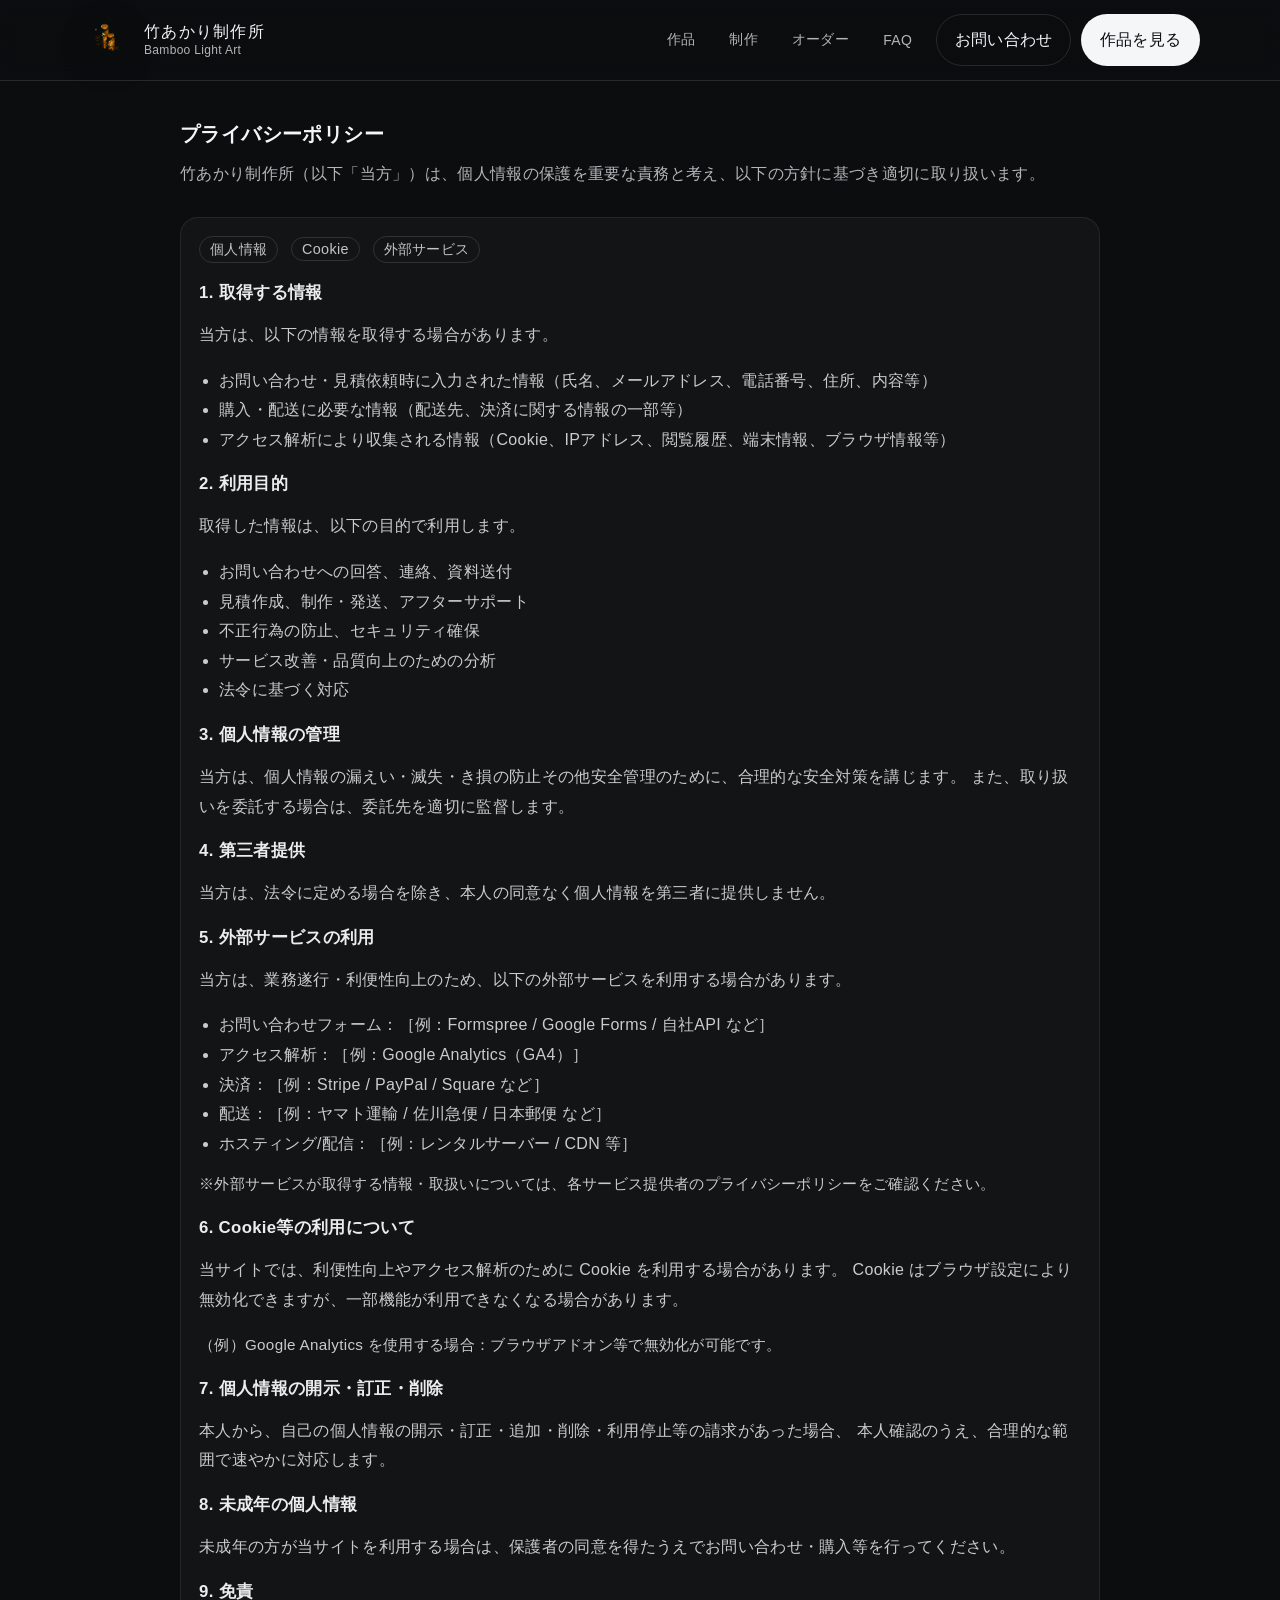
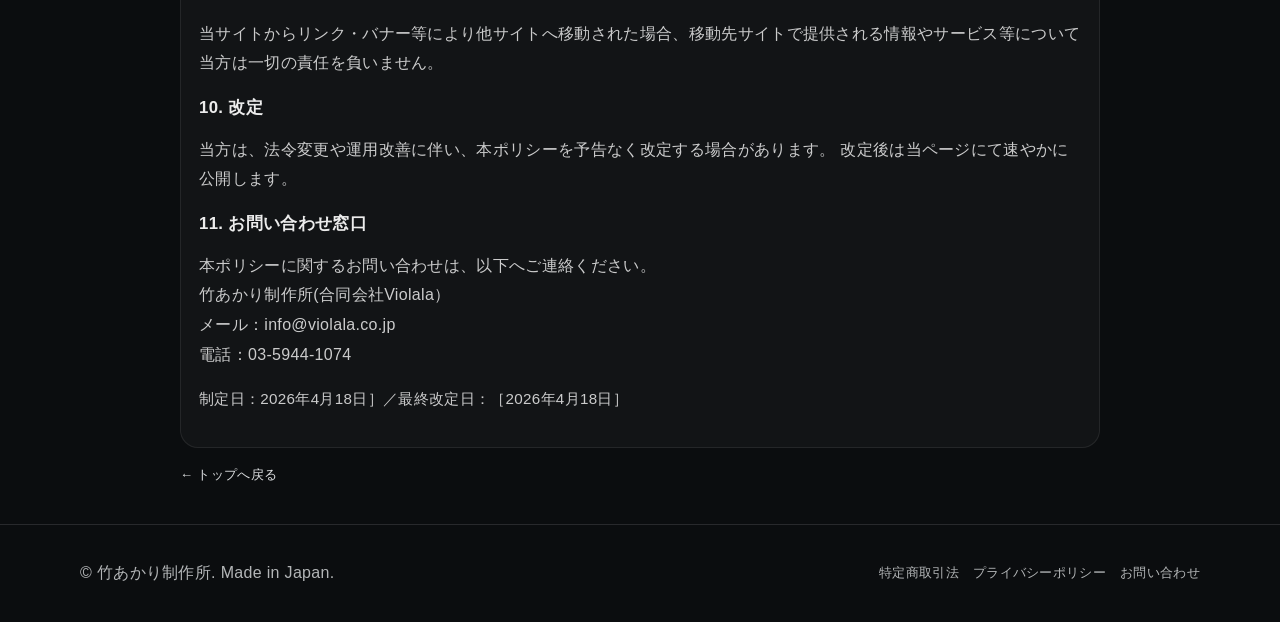
==== privacy.html @ fe2c38d3 "Add files via upload" ====
<!doctype html>
<html lang="ja">
<head>
  <meta charset="utf-8" />
  <meta name="viewport" content="width=device-width,initial-scale=1" />
  <title>プライバシーポリシー｜竹あかり制作所</title>
  <meta name="description" content="竹あかり制作所のプライバシーポリシー（個人情報の取得・利用目的・管理・第三者提供・Cookie等）を掲載しています。" />

  <!-- Favicon -->
  <meta name="theme-color" content="#0b0e10">

  <link rel="stylesheet" href="styles.css" />
  <style>
    /* このページだけの補助 */
    .legal-wrap { max-width: 920px; }
    .legal-card{
      margin-top: 16px;
      border-radius: 18px;
      border: 1px solid rgba(255,255,255,.08);
      background: rgba(255,255,255,.03);
      padding: 18px 18px;
    }
    .legal-card h2{
      font-size: 1.05rem;
      margin: 18px 0 8px;
      color: rgba(255,255,255,.92);
    }
    .legal-card h2:first-child{ margin-top: 0; }
    .legal-card p, .legal-card li{
      color: rgba(255,255,255,.78);
      line-height: 1.85;
    }
    .legal-card ul{ padding-left: 1.25rem; margin: 8px 0 0; }
    .legal-meta{
      margin-top: 12px;
      color: rgba(255,255,255,.65);
      font-size: .95em;
      line-height: 1.8;
    }
    .backlink{ display: inline-flex; align-items: center; gap: 8px; margin-top: 18px; }
    .tag{
      display: inline-block;
      padding: 3px 10px;
      border: 1px solid rgba(255,255,255,.12);
      border-radius: 999px;
      color: rgba(255,255,255,.75);
      font-size: .9em;
      margin-right: 8px;
    }
    code{
      padding: 2px 6px;
      border-radius: 8px;
      background: rgba(255,255,255,.06);
      border: 1px solid rgba(255,255,255,.08);
      color: rgba(255,255,255,.85);
    }
  </style>
  <link rel="icon" href="img/favicon.ico" sizes="any">
  <link rel="icon" type="image/png" sizes="16x16" href="img/favicon-16.png">
  <link rel="icon" type="image/png" sizes="32x32" href="img/favicon-32.png">
  <link rel="icon" type="image/png" sizes="48x48" href="img/favicon-48.png">
  <link rel="icon" type="image/png" sizes="64x64" href="img/favicon-64.png">
  <link rel="apple-touch-icon" sizes="180x180" href="img/favicon-180.png">
  <link rel="icon" type="image/png" sizes="192x192" href="img/favicon-192.png">
  <link rel="icon" type="image/png" sizes="512x512" href="img/favicon-512.png">
  <link rel="manifest" href="site.webmanifest">
</head>

<body>
  <!-- Header -->
  <header class="header">
    <div class="container header__inner">
      <a class="brand" href="index.html#top" aria-label="竹あかり制作所 トップへ">
        <img class="brand__logo" src="img/logo-mark.png" alt="竹あかり制作所" width="56" height="56" loading="eager" decoding="async">
        <span class="brand__text">
          <span class="brand__name">竹あかり制作所</span>
          <span class="brand__sub">Bamboo Light Art</span>
        </span>
      </a>

      <nav class="nav" aria-label="Primary">
        <a href="index.html#lineup">作品</a>
        <a href="index.html#craft">制作</a>
        <a href="index.html#custom">オーダー</a>
        <a href="index.html#faq">FAQ</a>
      </nav>

      <div class="header__cta">
        <a class="btn btn--ghost" href="index.html#contact">お問い合わせ</a>
        <a class="btn btn--solid" href="index.html#lineup">作品を見る</a>
      </div>
    </div>
  </header>

  <main>
    <section class="section">
      <div class="container legal-wrap">
        <div class="section__head">
          <div>
            <h1 class="h2">プライバシーポリシー</h1>
            <p class="muted">竹あかり制作所（以下「当方」）は、個人情報の保護を重要な責務と考え、以下の方針に基づき適切に取り扱います。</p>
          </div>
        </div>

        <div class="legal-card">
          <span class="tag">個人情報</span>
          <span class="tag">Cookie</span>
          <span class="tag">外部サービス</span>

          <h2>1. 取得する情報</h2>
          <p>当方は、以下の情報を取得する場合があります。</p>
          <ul>
            <li>お問い合わせ・見積依頼時に入力された情報（氏名、メールアドレス、電話番号、住所、内容等）</li>
            <li>購入・配送に必要な情報（配送先、決済に関する情報の一部等）</li>
            <li>アクセス解析により収集される情報（Cookie、IPアドレス、閲覧履歴、端末情報、ブラウザ情報等）</li>
          </ul>

          <h2>2. 利用目的</h2>
          <p>取得した情報は、以下の目的で利用します。</p>
          <ul>
            <li>お問い合わせへの回答、連絡、資料送付</li>
            <li>見積作成、制作・発送、アフターサポート</li>
            <li>不正行為の防止、セキュリティ確保</li>
            <li>サービス改善・品質向上のための分析</li>
            <li>法令に基づく対応</li>
          </ul>

          <h2>3. 個人情報の管理</h2>
          <p>
            当方は、個人情報の漏えい・滅失・き損の防止その他安全管理のために、合理的な安全対策を講じます。
            また、取り扱いを委託する場合は、委託先を適切に監督します。
          </p>

          <h2>4. 第三者提供</h2>
          <p>
            当方は、法令に定める場合を除き、本人の同意なく個人情報を第三者に提供しません。
          </p>

          <h2>5. 外部サービスの利用</h2>
          <p>当方は、業務遂行・利便性向上のため、以下の外部サービスを利用する場合があります。</p>
          <ul>
            <li>お問い合わせフォーム：［例：Formspree / Google Forms / 自社API など］</li>
            <li>アクセス解析：［例：Google Analytics（GA4）］</li>
            <li>決済：［例：Stripe / PayPal / Square など］</li>
            <li>配送：［例：ヤマト運輸 / 佐川急便 / 日本郵便 など］</li>
            <li>ホスティング/配信：［例：レンタルサーバー / CDN 等］</li>
          </ul>
          <p class="legal-meta">
            ※外部サービスが取得する情報・取扱いについては、各サービス提供者のプライバシーポリシーをご確認ください。
          </p>

          <h2>6. Cookie等の利用について</h2>
          <p>
            当サイトでは、利便性向上やアクセス解析のために Cookie を利用する場合があります。
            Cookie はブラウザ設定により無効化できますが、一部機能が利用できなくなる場合があります。
          </p>
          <p class="legal-meta">
            （例）Google Analytics を使用する場合：ブラウザアドオン等で無効化が可能です。
          </p>

          <h2>7. 個人情報の開示・訂正・削除</h2>
          <p>
            本人から、自己の個人情報の開示・訂正・追加・削除・利用停止等の請求があった場合、
            本人確認のうえ、合理的な範囲で速やかに対応します。
          </p>

          <h2>8. 未成年の個人情報</h2>
          <p>
            未成年の方が当サイトを利用する場合は、保護者の同意を得たうえでお問い合わせ・購入等を行ってください。
          </p>

          <h2>9. 免責</h2>
          <p>
            当サイトからリンク・バナー等により他サイトへ移動された場合、移動先サイトで提供される情報やサービス等について
            当方は一切の責任を負いません。
          </p>

          <h2>10. 改定</h2>
          <p>
            当方は、法令変更や運用改善に伴い、本ポリシーを予告なく改定する場合があります。
            改定後は当ページにて速やかに公開します。
          </p>

          <h2>11. お問い合わせ窓口</h2>
          <p>
            本ポリシーに関するお問い合わせは、以下へご連絡ください。<br>
            竹あかり制作所(合同会社Violala）<br>
            メール：info@violala.co.jp<br>
            電話：03-5944-1074
          </p>

          <p class="legal-meta">
            制定日：2026年4月18日］／最終改定日：［2026年4月18日］
          </p>
        </div>

        <a class="backlink link" href="index.html#top">← トップへ戻る</a>
      </div>
    </section>
  </main>

  <footer class="footer">
    <div class="container footer__inner">
      <p class="muted">© 竹あかり制作所. Made in Japan.</p>
      <div class="footer__links">
        <a href="tokusho.html">特定商取引法</a>
        <a href="privacy.html">プライバシーポリシー</a>
        <a href="index.html#contact">お問い合わせ</a>
      </div>
    </div>
  </footer>
</body>
</html>
---- styles.css ----
:root{
  --bg:#0b0d0f;
  --panel:#111418;
  --panel2:#0f1216;
  --text:#f4f6f8;
  --muted:rgba(244,246,248,.72);
  --line:rgba(244,246,248,.12);
  --accent:#d9c38a;
  --shadow:0 14px 40px rgba(0,0,0,.35);
  --r:16px;
  --r2:24px;
  --max:1120px;
}

/* Reset / base */
*{ box-sizing:border-box; }
html{ scroll-behavior:smooth; overflow-x:hidden; }
body{
  overflow-x:hidden;
  width:100%;

  margin:0;
  background:var(--bg);
  color:var(--text);
  font-family:-apple-system,BlinkMacSystemFont,"Helvetica Neue","Yu Gothic","Hiragino Kaku Gothic ProN",Meiryo,sans-serif;
  letter-spacing:.02em;
}
img{ max-width:100%; display:block; height:auto; }
a{ color:inherit; text-decoration:none; }
a:hover{ opacity:.92; }
.container{ width:min(var(--max), calc(100% - 32px)); margin:0 auto; }
.muted{ color:var(--muted); }
.note{ margin:14px 0 0; font-size:12px; color:var(--muted); }

/* Buttons */
.btn{
  display:inline-flex; align-items:center; justify-content:center;
  gap:.5rem;
  padding:.9rem 1.1rem;
  border-radius:999px;
  border:1px solid var(--line);
  background:transparent;
  color:var(--text);
  transition:transform .12s ease, background .12s ease, border-color .12s ease;
  white-space:nowrap;
}
.btn:hover{ background:rgba(255,255,255,.04); transform:translateY(-1px); }
.btn--solid{
  background:var(--text);
  color:#0b0d0f;
  border-color:transparent;
}
.btn--solid:hover{ background:#fff; }
.btn--ghost{}

/* Header */
.header{
  position:sticky; top:0; z-index:50;
  backdrop-filter: blur(10px);
  background:linear-gradient(to bottom, rgba(11,13,15,.88), rgba(11,13,15,.55));
  border-bottom:1px solid var(--line);
}
.header__inner{
  display:flex; align-items:center; justify-content:space-between;
  gap:14px; padding:14px 0; flex-wrap:wrap;
}

/* Brand / Logo */
.brand{
  display:flex;
  align-items:center;
  gap:12px;
  min-width:0;
  flex:1 1 auto;
}
.brand__logo{
  display:block !important;
  width:52px;
  height:52px;
  object-fit:contain;
  filter: drop-shadow(0 8px 22px rgba(0,0,0,.35));
}
.brand__text{ display:flex; flex-direction:column; line-height:1.1; min-width:0; }
.brand__name{ font-size:16px; letter-spacing:.08em; white-space:nowrap; overflow:hidden; text-overflow:ellipsis; }
.brand__sub{ font-size:12px; color:var(--muted); margin-top:3px; white-space:nowrap; overflow:hidden; text-overflow:ellipsis; }

.nav{ display:flex; gap:14px; align-items:center; }
.nav a{
  font-size:14px; color:var(--muted);
  padding:8px 10px; border-radius:999px;
}
.nav a:hover{ color:var(--text); background:rgba(255,255,255,.04); }
.header__cta{ display:flex; gap:10px; align-items:center; flex:0 0 auto; flex-wrap:wrap; justify-content:flex-end; }

/* Hero */
.hero{ padding:56px 0 28px; }
.hero__grid{
  display:grid;
  grid-template-columns: 1.05fr .95fr;
  gap:22px;
  align-items:stretch;
}
.pill{
  display:inline-flex; align-items:center;
  font-size:12px; color:var(--muted);
  border:1px solid var(--line);
  padding:8px 12px; border-radius:999px;
  margin:0 0 14px;
}
.hero__title{ font-size:42px; line-height:1.12; margin:0 0 12px; }
.hero__lead{ color:var(--muted); line-height:1.9; margin:0 0 18px; font-size:15px; }
.hero__actions{ display:flex; gap:10px; flex-wrap:wrap; }

.stats{
  display:flex; gap:14px; flex-wrap:wrap;
  margin:18px 0 0; padding:0;
}
.stats__item{
  border:1px solid var(--line);
  background:rgba(255,255,255,.02);
  border-radius:999px;
  padding:10px 12px;
  display:flex; gap:8px; align-items:baseline;
}
.stats dt{ color:var(--muted); font-size:12px; }
.stats dd{ margin:0; font-size:13px; }

.hero__media{
  position:relative;
  max-width:100%;
  border:1px solid var(--line);
  border-radius:var(--r2);
  overflow:hidden;
  background:var(--panel);
  box-shadow:var(--shadow);
  min-height: 420px;
}
.hero__media img{
  width:100%;
  height:100%;
  object-fit:cover;
  object-position:center;
  opacity:.96;
  transform:scale(1.02);
}
.hero__fade{
  position:absolute; inset:0;
  background:
    radial-gradient(900px 600px at 0% 0%, rgba(217,195,138,.12), transparent 55%),
    linear-gradient(to top, rgba(11,13,15,.72), rgba(11,13,15,0) 55%);
  pointer-events:none;
}

/* Sections */
.section{ padding:40px 0; }
.section--alt{ background:linear-gradient(180deg, rgba(255,255,255,.03), rgba(255,255,255,0)); }
.section__head{
  display:flex; justify-content:space-between; align-items:flex-end;
  gap:12px; margin-bottom:16px;
}
.h2{ margin:0; font-size:20px; letter-spacing:.02em; }

/* Cards */
.grid{
  display:grid;
  grid-template-columns: repeat(3, 1fr);
  gap:14px;
}
.card{
  border:1px solid var(--line);
  max-width:100%;
  border-radius:var(--r);
  overflow:hidden;
  background:rgba(255,255,255,.02);
  transition:transform .12s ease, background .12s ease, border-color .12s ease;
}
.card:hover{
  transform:translateY(-2px);
  background:rgba(255,255,255,.04);
  border-color:rgba(217,195,138,.35);
}
.card__img{ aspect-ratio: 4 / 3; background:rgba(255,255,255,.04); }
.card__img img{ width:100%; height:100%; display:block; object-fit:cover; }
.card__body{ padding:14px; }
.card__top{ display:flex; justify-content:space-between; gap:10px; align-items:center; }
.card h3{ margin:0; font-size:15px; }
.card p{ margin:10px 0 0; line-height:1.8; font-size:13px; }

.card__meta{
  display:flex;
  justify-content:space-between;
  align-items:center;
  margin-top:12px;
  gap:10px;
  flex-wrap:wrap;
}
.price{ color:var(--accent); font-size:14px; }
.link{ font-size:13px; opacity:.9; }
.link:hover{ opacity:1; text-decoration:underline; }

.chip{
  font-size:12px;
  padding:6px 10px;
  border:1px solid var(--line);
  border-radius:999px;
  color:var(--muted);
}

/* Placeholder blocks */
.ph{
  width:100%; height:100%;
  display:grid; place-items:center;
  color:rgba(244,246,248,.45);
  background:linear-gradient(135deg, rgba(217,195,138,.10), rgba(255,255,255,.03));
  font-size:12px;
}
.ph--big{ aspect-ratio: 4 / 3; border-radius:var(--r2); }

/* CTA box */
.cta{ margin-top:18px; }
.cta__box{
  display:flex; justify-content:space-between; align-items:center;
  gap:12px; padding:16px;
  border:1px solid rgba(217,195,138,.22);
  background:radial-gradient(900px 400px at 10% 0%, rgba(217,195,138,.10), transparent 60%),
             rgba(255,255,255,.02);
  border-radius:var(--r2);
}
.cta__title{ margin:0 0 6px; font-weight:600; }

/* Split */
.split{
  display:grid;
  grid-template-columns: 1fr 1fr;
  gap:18px;
  align-items:center;
}
.list{
  margin:14px 0 0;
  padding-left:18px;
  color:var(--muted);
  line-height:1.9;
  font-size:13px;
}
.split__media{
  border:1px solid var(--line);
  border-radius:var(--r2);
  overflow:hidden;
  background:var(--panel2);
  padding:10px;
}

/* Split media image */
.split__media img{ width:100%; aspect-ratio: 4 / 3; object-fit:cover; display:block; border-radius:var(--r2); }

/* Steps */
.steps{
  list-style:none;
  padding:0; margin:0;
  display:grid;
  grid-template-columns: repeat(2, 1fr);
  gap:12px;
}
.step{
  border:1px solid var(--line);
  border-radius:var(--r);
  background:rgba(255,255,255,.02);
  padding:14px;
  display:flex; gap:12px; align-items:flex-start;
}
.step__num{
  width:34px; height:34px;
  border-radius:999px;
  border:1px solid var(--line);
  display:inline-flex; align-items:center; justify-content:center;
  color:var(--accent);
  font-weight:700;
}
.step h3{ margin:0; font-size:14px; }
.step p{ margin:8px 0 0; line-height:1.8; font-size:13px; }

/* FAQ */
.faq{ display:grid; gap:10px; }
.faq__item{
  border:1px solid var(--line);
  border-radius:var(--r);
  background:rgba(255,255,255,.02);
  padding:12px 14px;
}
.faq__item summary{
  cursor:pointer;
  list-style:none;
  font-size:14px;
}
.faq__item summary::-webkit-details-marker{ display:none; }
.faq__item p{ margin:10px 0 0; line-height:1.8; font-size:13px; }

/* Contact */
.contact{
  display:grid;
  grid-template-columns: 1fr 1fr;
  gap:16px;
  align-items:start;
}
.contact__badges{ display:flex; gap:8px; flex-wrap:wrap; margin-top:10px; }

.form{
  border:1px solid var(--line);
  border-radius:var(--r2);
  background:rgba(255,255,255,.02);
  padding:14px;
}
.field{ display:block; margin-bottom:12px; }
.field span{ display:block; font-size:12px; color:var(--muted); margin:0 0 6px; }
input, select, textarea{
  width:100%;
  padding:12px 12px;
  border-radius:12px;
  border:1px solid var(--line);
  background:rgba(0,0,0,.25);
  color:var(--text);
  outline:none;
}
input:focus, select:focus, textarea:focus{
  border-color:rgba(217,195,138,.5);
  box-shadow:0 0 0 3px rgba(217,195,138,.12);
}

/* Footer */
.footer{ border-top:1px solid var(--line); padding:22px 0; }
.footer__inner{
  display:flex; justify-content:space-between; align-items:center;
  gap:14px; flex-wrap:wrap;
}
.footer__links{ display:flex; gap:14px; flex-wrap:wrap; }
.footer__links a{ color:var(--muted); font-size:13px; }
.footer__links a:hover{ color:var(--text); }

/* ===== Modal Slider (Lineup Gallery) ===== */
.lg-modal{
  position:fixed; inset:0;
  display:none;
  z-index:9999;
}
.lg-modal.is-open{ display:block; }

.lg-backdrop{
  position:absolute; inset:0;
  background:rgba(0,0,0,.78);
  backdrop-filter: blur(6px);
}

.lg-panel{
  position:relative;
  min-height:0;
  width:min(980px, 92vw);
  margin:6vh auto 0;
  border-radius:var(--r2);
  border:1px solid rgba(244,246,248,.16);
  background:rgba(17,20,24,.94);
  box-shadow: 0 20px 60px rgba(0,0,0,.55);
  overflow:auto;
  display:flex;
  flex-direction:column;
  max-height:92vh;
}

.lg-top{
  display:flex;
  align-items:center;
  justify-content:space-between;
  gap:10px;
  padding:14px 16px;
  border-bottom:1px solid rgba(244,246,248,.10);
}
.lg-title{
  font-size:14px;
  letter-spacing:.08em;
  color:rgba(244,246,248,.88);
}
.lg-counter{
  font-size:12px;
  color:rgba(244,246,248,.65);
}

.lg-stage{
  background:rgba(0,0,0,.25);
  flex:1 1 auto;
  min-height:0;
  display:flex;
  align-items:center;
  justify-content:center;
}
.lg-img{
  width:100%;
  height:100%;
  max-height:100%;
  object-fit:contain;
  display:block;
}

.lg-controls{
  flex:0 0 auto;
  display:flex;
  align-items:center;
  justify-content:space-between;
  gap:10px;
  padding:12px 14px;
  border-top:1px solid rgba(244,246,248,.10);
}

/* Concept area (below gallery) */
.lg-info{
  flex:0 0 auto;
  display:flex;
  align-items:flex-start;
  justify-content:space-between;
  gap:16px;
  padding:14px 16px 16px;
  border-top:1px solid rgba(244,246,248,.10);
  background:rgba(10,12,14,.35);
}
.lg-info__copy{ flex:1; min-width:0; }
.lg-info__kicker{
  font-size:11px;
  letter-spacing:.14em;
  color:rgba(244,246,248,.55);
  margin-bottom:6px;
}
.lg-info__lead{
  font-size:14px;
  line-height:1.6;
  color:rgba(244,246,248,.92);
  margin:0 0 10px;
}
.lg-info__list{
  margin:0;
  padding-left:18px;
  color:rgba(244,246,248,.75);
  font-size:13px;
  line-height:1.7;
}
.lg-info__note{
  margin:10px 0 0;
  font-size:12px;
  color:rgba(244,246,248,.55);
}
.lg-info__cta{ flex:0 0 auto; display:flex; align-items:center; }
.lg-info__cta .btn{ white-space:nowrap; }

.lg-nav{
  width:44px; height:44px;
  border-radius:999px;
  border:1px solid rgba(244,246,248,.18);
  background:rgba(0,0,0,.35);
  color:var(--text);
  cursor:pointer;
  font-size:26px;
  line-height:1;
}

.lg-dots{
  display:flex;
  gap:10px;
  align-items:center;
  justify-content:center;
  flex:1;
}
.lg-dot{
  width:8px; height:8px;
  border-radius:999px;
  border:1px solid rgba(217,195,138,.55);
  background:transparent;
  cursor:pointer;
  opacity:.7;
}
.lg-dot.is-active{
  background:rgba(217,195,138,.9);
  opacity:1;
}

.lg-close{
  position:absolute;
  top:10px; right:10px;
  width:42px; height:42px;
  border-radius:999px;
  border:1px solid rgba(244,246,248,.18);
  background:rgba(0,0,0,.35);
  color:var(--text);
  cursor:pointer;
  font-size:22px;
  line-height:1;
}

/* Responsive */
@media (max-width: 980px){
  .nav{ display:none; }
  .hero__grid{ grid-template-columns: 1fr; }
  .hero__title{ font-size:34px; }
  .hero__media{ min-height: 360px; }
  .grid{ grid-template-columns: 1fr; }
  .split{ grid-template-columns: 1fr; }
  .steps{ grid-template-columns: 1fr; }
  .contact{ grid-template-columns: 1fr; }
}
@media (max-width: 720px){
  .lg-panel{ margin:4vh auto 0; }
  .lg-info{ flex-direction:column; }
  .lg-info__cta{ width:100%; }
  .lg-info__cta .btn{ width:100%; justify-content:center; }
}
@media (max-width: 520px){
  .header__inner{
    align-items:flex-start;
    gap:10px;
  }
  .brand{
    width:100%;
    flex:1 1 100%;
  }
  .nav{
    display:none;
  }
  .header__cta{
    display:flex;
    width:100%;
    gap:8px;
  }
  .header__cta .btn{
    flex:1 1 0;
    min-width:0;
    padding:.82rem .7rem;
    font-size:14px;
  }
  .hero{ padding:44px 0 18px; }
  .hero__title{ font-size:28px; }
  .brand__logo{ width:44px; height:44px; }
}



/* ===== Purchase Buttons ===== */
.purchase-actions{
  display:flex;
  gap:14px;
  flex-wrap:wrap;
  align-items:center;
  margin-top:14px;
}

/* 縦並び（Standardのカード内におすすめ） */
.purchase-actions.vertical{
  flex-direction:column;
  align-items:flex-start;
  gap:10px;
}

.btn-buy{
  position:relative;
  padding:14px 24px;
  border-radius:999px;
  font-size:15px;
  font-weight:600;
  letter-spacing:.06em;
  color:#0b0d0f;
  background:linear-gradient(135deg,#f0e6c2,#d9c38a);
  border:none;
  box-shadow:
    0 6px 18px rgba(217,195,138,.35),
    inset 0 1px 0 rgba(255,255,255,.6);
  transition:transform .15s ease, box-shadow .15s ease, filter .15s ease;
}

.btn-buy:hover{
  transform:translateY(-2px);
  box-shadow:
    0 10px 26px rgba(217,195,138,.45),
    inset 0 1px 0 rgba(255,255,255,.7);
  filter:brightness(1.03);
}

.btn-buy small{
  display:block;
  font-size:11px;
  font-weight:500;
  letter-spacing:.08em;
  opacity:.75;
  margin-top:2px;
}

.btn-subtle{
  padding:12px 18px;
  border-radius:999px;
  font-size:13px;
  color:var(--muted);
  border:1px solid rgba(217,195,138,.35);
  background:rgba(255,255,255,.02);
  transition:background .15s ease,color .15s ease,border-color .15s ease;
}
.btn-subtle:hover{
  background:rgba(217,195,138,.10);
  color:var(--text);
  border-color:rgba(217,195,138,.6);
}

/* 相談はボタンじゃなく控えめリンクにもできる */
.link-below{
  padding:0;
  border:none;
  background:none;
  font-size:13px;
  opacity:.75;
}
.link-below:hover{
  opacity:1;
  text-decoration:underline;
}

/* ===== Purchase/Consult buttons ===== */
.purchase-actions{
  display:flex;
  gap:14px;
  flex-wrap:wrap;
  align-items:center;
  margin-top:14px;
}
.purchase-actions.vertical{
  flex-direction:column;
  align-items:flex-start;
  gap:10px;
}

.btn-buy{
  position:relative;
  padding:14px 24px;
  border-radius:999px;
  font-size:15px;
  font-weight:600;
  letter-spacing:.06em;
  color:#0b0d0f;
  background:linear-gradient(135deg,#f0e6c2,#d9c38a);
  border:none;
  box-shadow: 0 6px 18px rgba(217,195,138,.35), inset 0 1px 0 rgba(255,255,255,.6);
  transition:transform .15s ease, box-shadow .15s ease, filter .15s ease;
}
.btn-buy:hover{
  transform:translateY(-2px);
  box-shadow: 0 10px 26px rgba(217,195,138,.45), inset 0 1px 0 rgba(255,255,255,.7);
  filter:brightness(1.03);
}
.btn-buy small{
  display:block;
  font-size:11px;
  font-weight:500;
  letter-spacing:.08em;
  opacity:.75;
  margin-top:2px;
}

/* Custom用：相談ボタン */
.btn-consult{
  position:relative;
  padding:14px 22px;
  border-radius:999px;
  font-size:15px;
  font-weight:600;
  letter-spacing:.06em;
  color:var(--text);
  border:1px solid rgba(217,195,138,.55);
  background:rgba(255,255,255,.02);
  box-shadow: 0 10px 26px rgba(0,0,0,.25);
  transition:transform .15s ease, border-color .15s ease, background .15s ease;
}
.btn-consult:hover{
  transform:translateY(-2px);
  border-color:rgba(217,195,138,.85);
  background:rgba(217,195,138,.10);
}
.btn-consult small{
  display:block;
  font-size:11px;
  font-weight:500;
  letter-spacing:.08em;
  opacity:.75;
  margin-top:2px;
}

/* ===== Mobile header CTA: always show ===== */
.header__cta{
  display:flex !important;
  gap:10px;
  align-items:center;
}

/* モバイルで横幅が足りないので小さめにする */
@media (max-width: 720px){
  .header__cta .btn{
    padding:10px 14px;
    font-size:12px;
    border-radius:999px;
    white-space:nowrap;
  }
  /* もしナビが邪魔ならモバイルではナビを隠す */
  .nav{
    display:none;
  }
}

/* ===== Lightbox: desktop 見やすさ改善 ===== */
@media (min-width: 521px){
  /* 上のタイトル/枚数バーを常に見えるように */
  .lg-top{
    position: sticky;
    top: 0;
    z-index: 10;
    background: rgba(17,20,24,.96);
    backdrop-filter: blur(10px);
  }
  .lg-counter{
    color: rgba(244,246,248,.90);
    font-weight: 600;
  }

  /* 下の操作バー＆CONCEPT欄の透けを弱めて“重なって見える”のを解消 */
  .lg-controls,
  .lg-info{
    background: rgba(17,20,24,.96);
    backdrop-filter: blur(10px);
  }
}



@media (max-width: 380px){
  .container{ width:calc(100% - 24px); }
  .brand__name{ font-size:15px; }
  .brand__sub{ font-size:11px; }
  .header__cta .btn{ font-size:13px; padding:.78rem .55rem; }
  .hero__actions .btn{ width:100%; }
}
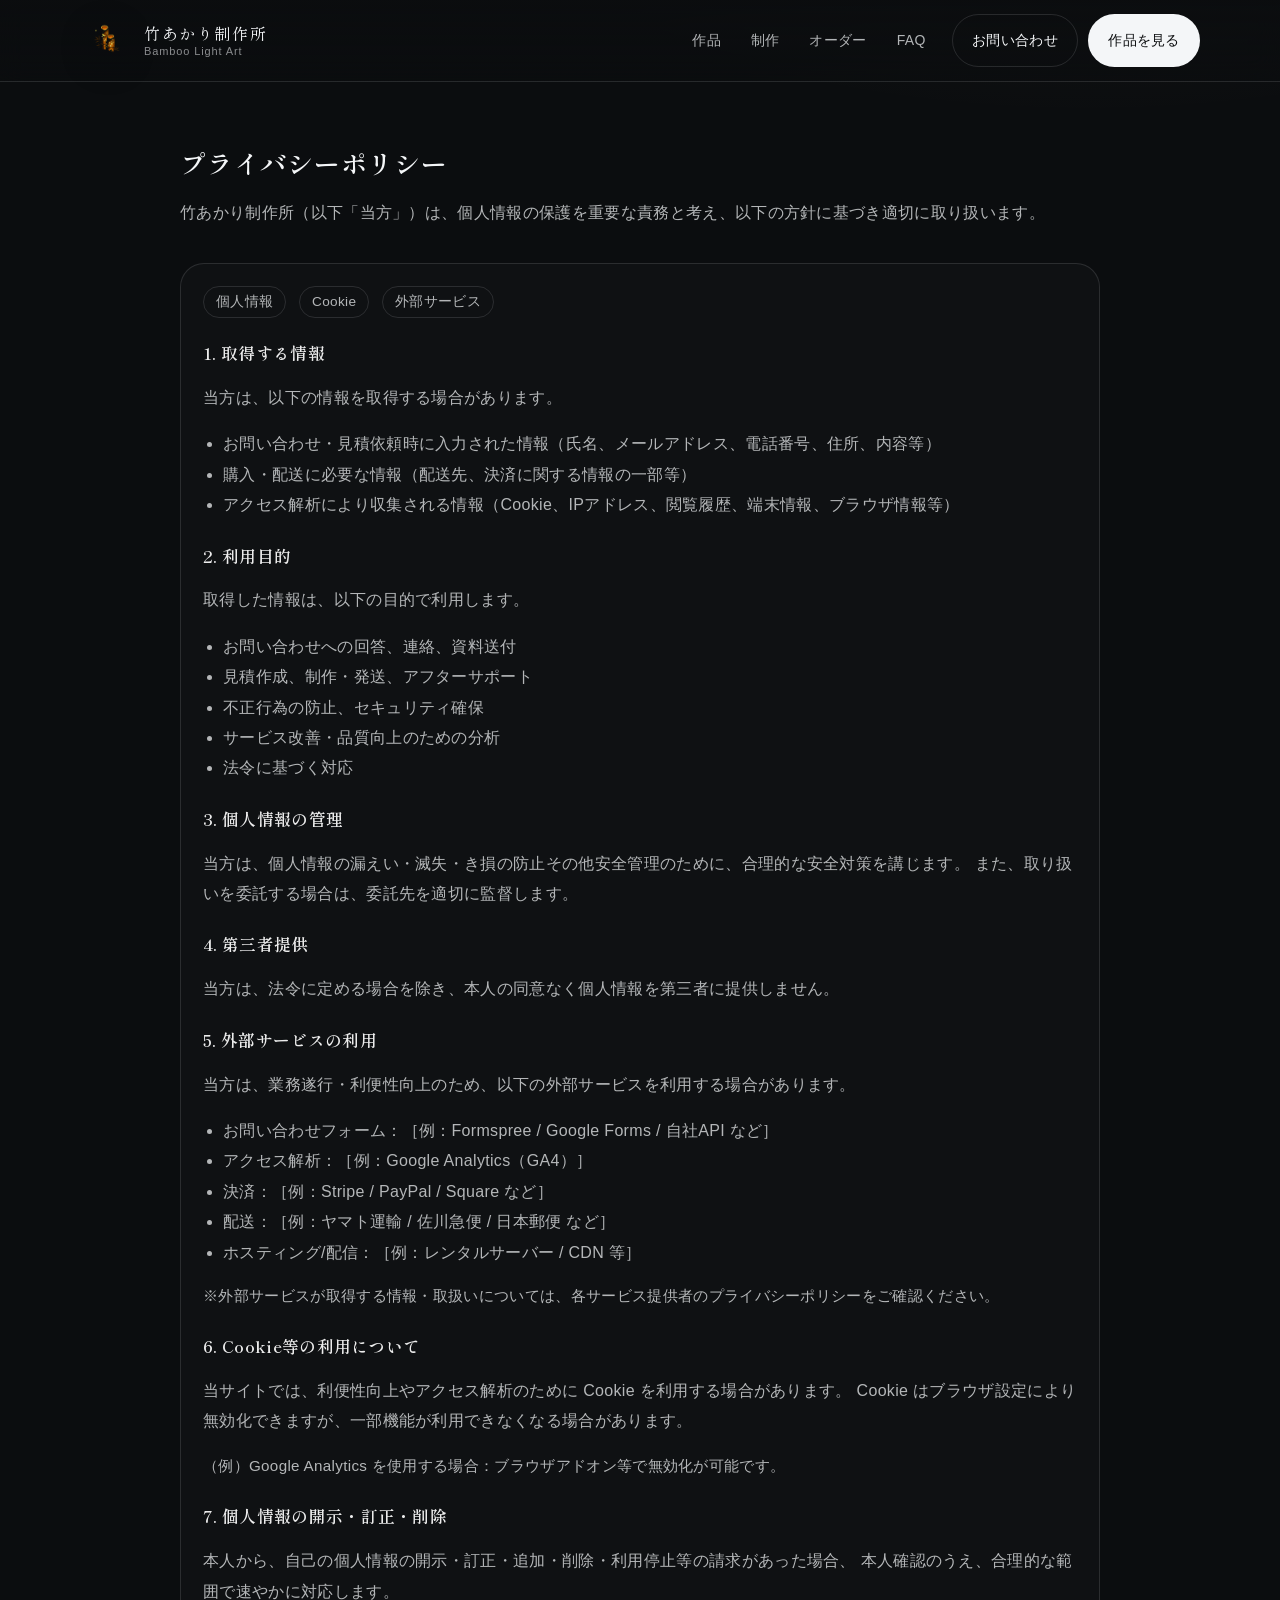
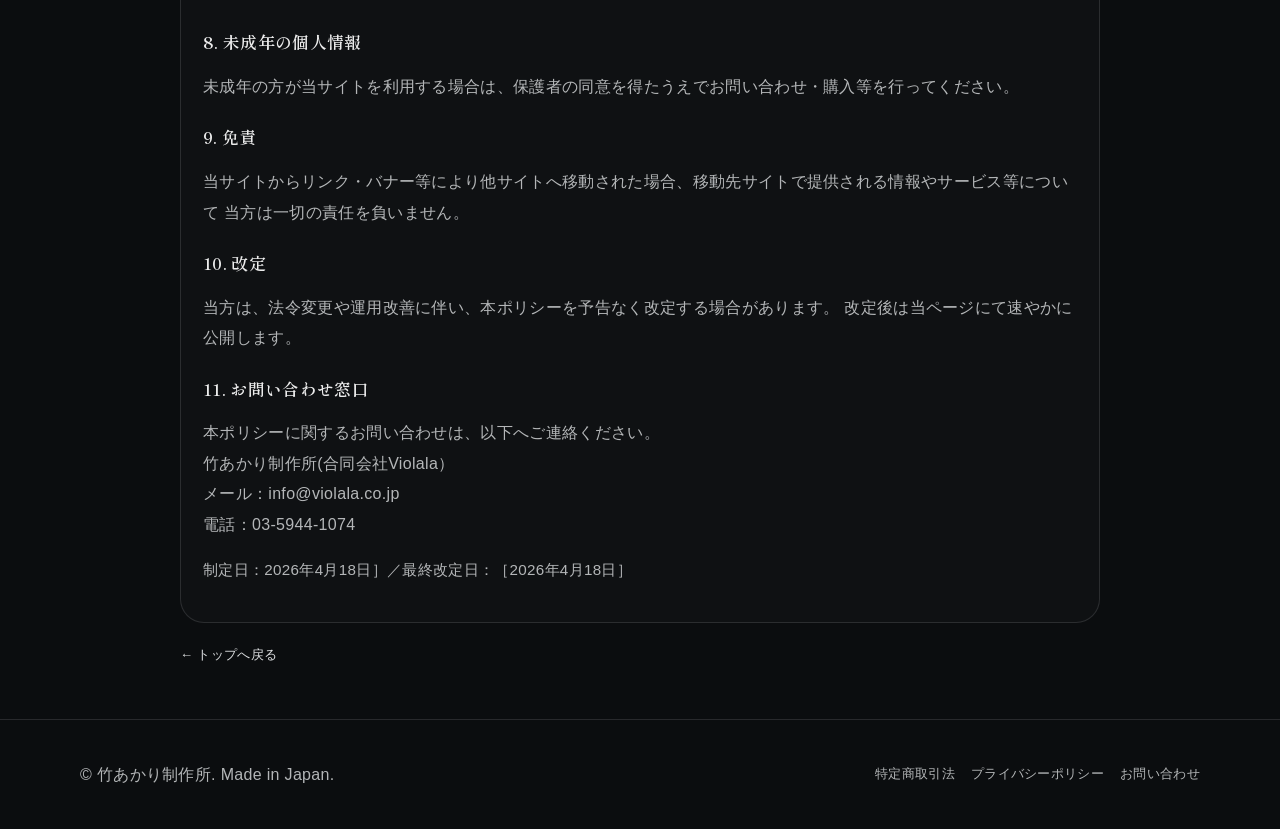
==== commit 0ba55791: "Redesign site with refined visuals, revised copy, and fixed order links - Clean up styles.css: remov" ====
--- a/privacy.html
+++ b/privacy.html
@@ -9,52 +9,10 @@
   <!-- Favicon -->
   <meta name="theme-color" content="#0b0e10">
 
+  <link rel="preconnect" href="https://fonts.googleapis.com">
+  <link rel="preconnect" href="https://fonts.gstatic.com" crossorigin>
+  <link href="https://fonts.googleapis.com/css2?family=Shippori+Mincho:wght@500;600;700&display=swap" rel="stylesheet">
   <link rel="stylesheet" href="styles.css" />
-  <style>
-    /* このページだけの補助 */
-    .legal-wrap { max-width: 920px; }
-    .legal-card{
-      margin-top: 16px;
-      border-radius: 18px;
-      border: 1px solid rgba(255,255,255,.08);
-      background: rgba(255,255,255,.03);
-      padding: 18px 18px;
-    }
-    .legal-card h2{
-      font-size: 1.05rem;
-      margin: 18px 0 8px;
-      color: rgba(255,255,255,.92);
-    }
-    .legal-card h2:first-child{ margin-top: 0; }
-    .legal-card p, .legal-card li{
-      color: rgba(255,255,255,.78);
-      line-height: 1.85;
-    }
-    .legal-card ul{ padding-left: 1.25rem; margin: 8px 0 0; }
-    .legal-meta{
-      margin-top: 12px;
-      color: rgba(255,255,255,.65);
-      font-size: .95em;
-      line-height: 1.8;
-    }
-    .backlink{ display: inline-flex; align-items: center; gap: 8px; margin-top: 18px; }
-    .tag{
-      display: inline-block;
-      padding: 3px 10px;
-      border: 1px solid rgba(255,255,255,.12);
-      border-radius: 999px;
-      color: rgba(255,255,255,.75);
-      font-size: .9em;
-      margin-right: 8px;
-    }
-    code{
-      padding: 2px 6px;
-      border-radius: 8px;
-      background: rgba(255,255,255,.06);
-      border: 1px solid rgba(255,255,255,.08);
-      color: rgba(255,255,255,.85);
-    }
-  </style>
   <link rel="icon" href="img/favicon.ico" sizes="any">
   <link rel="icon" type="image/png" sizes="16x16" href="img/favicon-16.png">
   <link rel="icon" type="image/png" sizes="32x32" href="img/favicon-32.png">
--- a/styles.css
+++ b/styles.css
@@ -1,50 +1,88 @@
+/* =========================================================
+   竹あかり制作所 - Design Tokens
+   ========================================================= */
 :root{
   --bg:#0b0d0f;
+  --bg-soft:#0f1216;
   --panel:#111418;
-  --panel2:#0f1216;
+  --panel-2:#0f1216;
   --text:#f4f6f8;
   --muted:rgba(244,246,248,.72);
+  --muted-2:rgba(244,246,248,.55);
   --line:rgba(244,246,248,.12);
+  --line-strong:rgba(244,246,248,.20);
   --accent:#d9c38a;
+  --accent-soft:rgba(217,195,138,.14);
+  --accent-line:rgba(217,195,138,.35);
+  --ink-on-accent:#20180c;
   --shadow:0 14px 40px rgba(0,0,0,.35);
+  --shadow-lg:0 20px 60px rgba(0,0,0,.5);
+  --r-sm:12px;
   --r:16px;
-  --r2:24px;
+  --r-lg:24px;
+  --r-pill:999px;
   --max:1120px;
-}
-
-/* Reset / base */
-*{ box-sizing:border-box; }
-html{ scroll-behavior:smooth; overflow-x:hidden; }
+  --ease:cubic-bezier(.22,.8,.32,1);
+}
+
+/* =========================================================
+   Reset / Base
+   ========================================================= */
+*, *::before, *::after{ box-sizing:border-box; }
+html{
+  scroll-behavior:smooth;
+  overflow-x:hidden;
+}
 body{
+  margin:0;
   overflow-x:hidden;
   width:100%;
-
-  margin:0;
-  background:var(--bg);
+  background:
+    radial-gradient(1200px 600px at 85% -10%, rgba(217,195,138,.08), transparent 60%),
+    var(--bg);
   color:var(--text);
-  font-family:-apple-system,BlinkMacSystemFont,"Helvetica Neue","Yu Gothic","Hiragino Kaku Gothic ProN",Meiryo,sans-serif;
+  font-family:-apple-system,BlinkMacSystemFont,"Hiragino Kaku Gothic ProN","Yu Gothic",Meiryo,"Helvetica Neue",sans-serif;
   letter-spacing:.02em;
+  line-height:1.6;
+}
+h1,h2,h3{
+  font-family:"Shippori Mincho","Hiragino Mincho ProN","Yu Mincho",serif;
+  font-weight:600;
 }
 img{ max-width:100%; display:block; height:auto; }
 a{ color:inherit; text-decoration:none; }
 a:hover{ opacity:.92; }
+:focus-visible{ outline:2px solid var(--accent); outline-offset:3px; border-radius:4px; }
+
 .container{ width:min(var(--max), calc(100% - 32px)); margin:0 auto; }
 .muted{ color:var(--muted); }
-.note{ margin:14px 0 0; font-size:12px; color:var(--muted); }
-
-/* Buttons */
+.note{ margin:14px 0 0; font-size:12px; color:var(--muted-2); }
+.kicker{
+  display:inline-flex; align-items:center; gap:8px;
+  font-size:12px; letter-spacing:.16em; color:var(--accent);
+  text-transform:uppercase;
+}
+.kicker::before{
+  content:""; width:18px; height:1px; background:var(--accent);
+}
+
+/* =========================================================
+   Buttons
+   ========================================================= */
 .btn{
   display:inline-flex; align-items:center; justify-content:center;
   gap:.5rem;
-  padding:.9rem 1.1rem;
-  border-radius:999px;
+  padding:.9rem 1.2rem;
+  border-radius:var(--r-pill);
   border:1px solid var(--line);
   background:transparent;
   color:var(--text);
-  transition:transform .12s ease, background .12s ease, border-color .12s ease;
+  font-size:14px;
+  cursor:pointer;
+  transition:transform .15s var(--ease), background .15s var(--ease), border-color .15s var(--ease);
   white-space:nowrap;
 }
-.btn:hover{ background:rgba(255,255,255,.04); transform:translateY(-1px); }
+.btn:hover{ background:rgba(255,255,255,.05); transform:translateY(-1px); border-color:var(--line-strong); }
 .btn--solid{
   background:var(--text);
   color:#0b0d0f;
@@ -53,118 +91,126 @@
 .btn--solid:hover{ background:#fff; }
 .btn--ghost{}
 
-/* Header */
+/* =========================================================
+   Header
+   ========================================================= */
 .header{
   position:sticky; top:0; z-index:50;
-  backdrop-filter: blur(10px);
-  background:linear-gradient(to bottom, rgba(11,13,15,.88), rgba(11,13,15,.55));
+  backdrop-filter:blur(12px);
+  background:linear-gradient(to bottom, rgba(11,13,15,.9), rgba(11,13,15,.6));
   border-bottom:1px solid var(--line);
 }
 .header__inner{
   display:flex; align-items:center; justify-content:space-between;
   gap:14px; padding:14px 0; flex-wrap:wrap;
 }
-
-/* Brand / Logo */
 .brand{
-  display:flex;
-  align-items:center;
-  gap:12px;
-  min-width:0;
-  flex:1 1 auto;
+  display:flex; align-items:center; gap:12px;
+  min-width:0; flex:1 1 auto;
 }
 .brand__logo{
-  display:block !important;
-  width:52px;
-  height:52px;
-  object-fit:contain;
-  filter: drop-shadow(0 8px 22px rgba(0,0,0,.35));
-}
-.brand__text{ display:flex; flex-direction:column; line-height:1.1; min-width:0; }
-.brand__name{ font-size:16px; letter-spacing:.08em; white-space:nowrap; overflow:hidden; text-overflow:ellipsis; }
-.brand__sub{ font-size:12px; color:var(--muted); margin-top:3px; white-space:nowrap; overflow:hidden; text-overflow:ellipsis; }
-
-.nav{ display:flex; gap:14px; align-items:center; }
+  display:block; width:52px; height:52px; object-fit:contain;
+  filter:drop-shadow(0 8px 22px rgba(0,0,0,.35));
+}
+.brand__text{ display:flex; flex-direction:column; line-height:1.15; min-width:0; }
+.brand__name{
+  font-family:"Shippori Mincho","Hiragino Mincho ProN","Yu Mincho",serif;
+  font-size:16px; letter-spacing:.1em;
+  white-space:nowrap; overflow:hidden; text-overflow:ellipsis;
+}
+.brand__sub{
+  font-size:11px; color:var(--muted-2); margin-top:3px; letter-spacing:.08em;
+  white-space:nowrap; overflow:hidden; text-overflow:ellipsis;
+}
+.nav{ display:flex; gap:6px; align-items:center; }
 .nav a{
   font-size:14px; color:var(--muted);
-  padding:8px 10px; border-radius:999px;
-}
-.nav a:hover{ color:var(--text); background:rgba(255,255,255,.04); }
+  padding:8px 12px; border-radius:var(--r-pill);
+}
+.nav a:hover{ color:var(--text); background:rgba(255,255,255,.05); }
 .header__cta{ display:flex; gap:10px; align-items:center; flex:0 0 auto; flex-wrap:wrap; justify-content:flex-end; }
 
-/* Hero */
-.hero{ padding:56px 0 28px; }
+/* =========================================================
+   Hero
+   ========================================================= */
+.hero{ padding:64px 0 32px; }
 .hero__grid{
   display:grid;
-  grid-template-columns: 1.05fr .95fr;
-  gap:22px;
+  grid-template-columns:1.05fr .95fr;
+  gap:28px;
   align-items:stretch;
 }
 .pill{
   display:inline-flex; align-items:center;
-  font-size:12px; color:var(--muted);
-  border:1px solid var(--line);
-  padding:8px 12px; border-radius:999px;
-  margin:0 0 14px;
-}
-.hero__title{ font-size:42px; line-height:1.12; margin:0 0 12px; }
-.hero__lead{ color:var(--muted); line-height:1.9; margin:0 0 18px; font-size:15px; }
+  font-size:12px; color:var(--muted); letter-spacing:.05em;
+  border:1px solid var(--line);
+  padding:8px 14px; border-radius:var(--r-pill);
+  margin:0 0 18px;
+}
+.hero__title{
+  font-size:46px; line-height:1.28; margin:0 0 16px;
+  letter-spacing:.03em;
+}
+.hero__lead{
+  color:var(--muted); line-height:2; margin:0 0 22px; font-size:15px;
+}
 .hero__actions{ display:flex; gap:10px; flex-wrap:wrap; }
 
 .stats{
-  display:flex; gap:14px; flex-wrap:wrap;
-  margin:18px 0 0; padding:0;
+  display:flex; gap:12px; flex-wrap:wrap;
+  margin:22px 0 0; padding:0;
 }
 .stats__item{
   border:1px solid var(--line);
   background:rgba(255,255,255,.02);
-  border-radius:999px;
-  padding:10px 12px;
+  border-radius:var(--r-pill);
+  padding:10px 14px;
   display:flex; gap:8px; align-items:baseline;
 }
-.stats dt{ color:var(--muted); font-size:12px; }
+.stats dt{ color:var(--muted-2); font-size:12px; margin:0; }
 .stats dd{ margin:0; font-size:13px; }
 
 .hero__media{
   position:relative;
   max-width:100%;
   border:1px solid var(--line);
-  border-radius:var(--r2);
+  border-radius:var(--r-lg);
   overflow:hidden;
   background:var(--panel);
-  box-shadow:var(--shadow);
-  min-height: 420px;
+  box-shadow:var(--shadow-lg);
+  min-height:440px;
 }
 .hero__media img{
-  width:100%;
-  height:100%;
-  object-fit:cover;
-  object-position:center;
+  width:100%; height:100%;
+  object-fit:cover; object-position:center;
   opacity:.96;
   transform:scale(1.02);
 }
 .hero__fade{
-  position:absolute; inset:0;
+  position:absolute; inset:0; pointer-events:none;
   background:
-    radial-gradient(900px 600px at 0% 0%, rgba(217,195,138,.12), transparent 55%),
-    linear-gradient(to top, rgba(11,13,15,.72), rgba(11,13,15,0) 55%);
-  pointer-events:none;
-}
-
-/* Sections */
-.section{ padding:40px 0; }
+    radial-gradient(900px 600px at 0% 0%, rgba(217,195,138,.14), transparent 55%),
+    linear-gradient(to top, rgba(11,13,15,.78), rgba(11,13,15,0) 55%);
+}
+
+/* =========================================================
+   Sections
+   ========================================================= */
+.section{ padding:52px 0; }
 .section--alt{ background:linear-gradient(180deg, rgba(255,255,255,.03), rgba(255,255,255,0)); }
 .section__head{
   display:flex; justify-content:space-between; align-items:flex-end;
-  gap:12px; margin-bottom:16px;
-}
-.h2{ margin:0; font-size:20px; letter-spacing:.02em; }
-
-/* Cards */
+  gap:12px; margin-bottom:22px;
+}
+.h2{ margin:8px 0 0; font-size:26px; letter-spacing:.03em; }
+
+/* =========================================================
+   Lineup Cards
+   ========================================================= */
 .grid{
   display:grid;
-  grid-template-columns: repeat(3, 1fr);
-  gap:14px;
+  grid-template-columns:repeat(3, 1fr);
+  gap:16px;
 }
 .card{
   border:1px solid var(--line);
@@ -172,569 +218,431 @@
   border-radius:var(--r);
   overflow:hidden;
   background:rgba(255,255,255,.02);
-  transition:transform .12s ease, background .12s ease, border-color .12s ease;
+  cursor:pointer;
+  transition:transform .15s var(--ease), background .15s var(--ease), border-color .15s var(--ease);
 }
 .card:hover{
-  transform:translateY(-2px);
+  transform:translateY(-3px);
   background:rgba(255,255,255,.04);
-  border-color:rgba(217,195,138,.35);
-}
-.card__img{ aspect-ratio: 4 / 3; background:rgba(255,255,255,.04); }
+  border-color:var(--accent-line);
+}
+.card__img{ aspect-ratio:4/3; background:rgba(255,255,255,.04); position:relative; }
 .card__img img{ width:100%; height:100%; display:block; object-fit:cover; }
-.card__body{ padding:14px; }
+.card__img::after{
+  content:"写真をもっと見る";
+  position:absolute; right:10px; bottom:10px;
+  font-size:11px; letter-spacing:.04em; color:var(--text);
+  background:rgba(11,13,15,.65);
+  border:1px solid rgba(244,246,248,.18);
+  padding:5px 10px; border-radius:var(--r-pill);
+  backdrop-filter:blur(4px);
+}
+.card__body{ padding:18px; }
 .card__top{ display:flex; justify-content:space-between; gap:10px; align-items:center; }
-.card h3{ margin:0; font-size:15px; }
-.card p{ margin:10px 0 0; line-height:1.8; font-size:13px; }
+.card h3{ margin:0; font-size:17px; letter-spacing:.04em; }
+.card p{ margin:10px 0 0; line-height:1.85; font-size:13px; color:var(--muted); }
 
 .card__meta{
-  display:flex;
-  justify-content:space-between;
-  align-items:center;
-  margin-top:12px;
-  gap:10px;
-  flex-wrap:wrap;
-}
-.price{ color:var(--accent); font-size:14px; }
+  display:flex; justify-content:space-between; align-items:center;
+  margin-top:14px; gap:10px; flex-wrap:wrap;
+}
+.price{ color:var(--accent); font-size:15px; letter-spacing:.02em; }
 .link{ font-size:13px; opacity:.9; }
 .link:hover{ opacity:1; text-decoration:underline; }
 
 .chip{
-  font-size:12px;
+  font-size:11px;
   padding:6px 10px;
   border:1px solid var(--line);
-  border-radius:999px;
+  border-radius:var(--r-pill);
   color:var(--muted);
-}
-
-/* Placeholder blocks */
-.ph{
-  width:100%; height:100%;
-  display:grid; place-items:center;
-  color:rgba(244,246,248,.45);
-  background:linear-gradient(135deg, rgba(217,195,138,.10), rgba(255,255,255,.03));
-  font-size:12px;
-}
-.ph--big{ aspect-ratio: 4 / 3; border-radius:var(--r2); }
-
-/* CTA box */
-.cta{ margin-top:18px; }
+  white-space:nowrap;
+}
+
+.cta{ margin-top:22px; }
 .cta__box{
   display:flex; justify-content:space-between; align-items:center;
-  gap:12px; padding:16px;
-  border:1px solid rgba(217,195,138,.22);
-  background:radial-gradient(900px 400px at 10% 0%, rgba(217,195,138,.10), transparent 60%),
+  gap:14px; padding:20px;
+  border:1px solid var(--accent-line);
+  background:radial-gradient(900px 400px at 10% 0%, var(--accent-soft), transparent 60%),
              rgba(255,255,255,.02);
-  border-radius:var(--r2);
-}
-.cta__title{ margin:0 0 6px; font-weight:600; }
-
-/* Split */
+  border-radius:var(--r-lg);
+  flex-wrap:wrap;
+}
+.cta__title{ margin:0 0 6px; font-weight:600; font-size:15px; }
+
+/* =========================================================
+   Split (Craft)
+   ========================================================= */
 .split{
   display:grid;
-  grid-template-columns: 1fr 1fr;
-  gap:18px;
+  grid-template-columns:1fr 1fr;
+  gap:32px;
   align-items:center;
 }
 .list{
-  margin:14px 0 0;
+  margin:16px 0 0;
   padding-left:18px;
   color:var(--muted);
-  line-height:1.9;
+  line-height:2;
   font-size:13px;
 }
 .split__media{
   border:1px solid var(--line);
-  border-radius:var(--r2);
+  border-radius:var(--r-lg);
   overflow:hidden;
-  background:var(--panel2);
+  background:var(--panel-2);
   padding:10px;
 }
-
-/* Split media image */
-.split__media img{ width:100%; aspect-ratio: 4 / 3; object-fit:cover; display:block; border-radius:var(--r2); }
-
-/* Steps */
+.split__media img{ width:100%; aspect-ratio:4/3; object-fit:cover; display:block; border-radius:var(--r); }
+
+/* =========================================================
+   Steps (Order flow)
+   ========================================================= */
 .steps{
   list-style:none;
   padding:0; margin:0;
   display:grid;
-  grid-template-columns: repeat(2, 1fr);
-  gap:12px;
+  grid-template-columns:repeat(4, 1fr);
+  gap:14px;
 }
 .step{
   border:1px solid var(--line);
   border-radius:var(--r);
   background:rgba(255,255,255,.02);
-  padding:14px;
-  display:flex; gap:12px; align-items:flex-start;
+  padding:18px;
+  display:flex; flex-direction:column; gap:12px;
 }
 .step__num{
-  width:34px; height:34px;
-  border-radius:999px;
-  border:1px solid var(--line);
+  width:36px; height:36px;
+  border-radius:var(--r-pill);
+  border:1px solid var(--accent-line);
   display:inline-flex; align-items:center; justify-content:center;
   color:var(--accent);
   font-weight:700;
-}
-.step h3{ margin:0; font-size:14px; }
-.step p{ margin:8px 0 0; line-height:1.8; font-size:13px; }
-
-/* FAQ */
+  font-family:"Shippori Mincho","Hiragino Mincho ProN",serif;
+}
+.step h3{ margin:0; font-size:14px; letter-spacing:.02em; }
+.step p{ margin:0; line-height:1.85; font-size:13px; color:var(--muted); }
+
+/* =========================================================
+   FAQ
+   ========================================================= */
 .faq{ display:grid; gap:10px; }
 .faq__item{
   border:1px solid var(--line);
   border-radius:var(--r);
   background:rgba(255,255,255,.02);
-  padding:12px 14px;
-}
+  padding:16px 18px;
+  transition:border-color .15s var(--ease);
+}
+.faq__item[open]{ border-color:var(--accent-line); }
 .faq__item summary{
   cursor:pointer;
   list-style:none;
   font-size:14px;
+  display:flex; align-items:center; justify-content:space-between; gap:10px;
 }
 .faq__item summary::-webkit-details-marker{ display:none; }
-.faq__item p{ margin:10px 0 0; line-height:1.8; font-size:13px; }
-
-/* Contact */
+.faq__item summary::after{
+  content:"+";
+  flex:0 0 auto;
+  font-size:18px; color:var(--accent);
+  transition:transform .15s var(--ease);
+}
+.faq__item[open] summary::after{ transform:rotate(45deg); }
+.faq__item p{ margin:12px 0 0; line-height:1.9; font-size:13px; color:var(--muted); }
+
+/* =========================================================
+   Contact
+   ========================================================= */
 .contact{
   display:grid;
-  grid-template-columns: 1fr 1fr;
-  gap:16px;
+  grid-template-columns:1fr 1fr;
+  gap:24px;
   align-items:start;
 }
-.contact__badges{ display:flex; gap:8px; flex-wrap:wrap; margin-top:10px; }
+.contact__badges{ display:flex; gap:8px; flex-wrap:wrap; margin-top:14px; }
 
 .form{
   border:1px solid var(--line);
-  border-radius:var(--r2);
+  border-radius:var(--r-lg);
   background:rgba(255,255,255,.02);
-  padding:14px;
-}
-.field{ display:block; margin-bottom:12px; }
-.field span{ display:block; font-size:12px; color:var(--muted); margin:0 0 6px; }
+  padding:20px;
+}
+.field{ display:block; margin-bottom:14px; }
+.field span{ display:block; font-size:12px; color:var(--muted-2); margin:0 0 6px; }
 input, select, textarea{
   width:100%;
-  padding:12px 12px;
-  border-radius:12px;
+  padding:12px 14px;
+  border-radius:var(--r-sm);
   border:1px solid var(--line);
   background:rgba(0,0,0,.25);
   color:var(--text);
+  font:inherit;
   outline:none;
 }
 input:focus, select:focus, textarea:focus{
   border-color:rgba(217,195,138,.5);
-  box-shadow:0 0 0 3px rgba(217,195,138,.12);
-}
-
-/* Footer */
-.footer{ border-top:1px solid var(--line); padding:22px 0; }
+  box-shadow:0 0 0 3px var(--accent-soft);
+}
+textarea{ resize:vertical; }
+
+/* =========================================================
+   Footer
+   ========================================================= */
+.footer{ border-top:1px solid var(--line); padding:26px 0; }
 .footer__inner{
   display:flex; justify-content:space-between; align-items:center;
   gap:14px; flex-wrap:wrap;
 }
-.footer__links{ display:flex; gap:14px; flex-wrap:wrap; }
+.footer__links{ display:flex; gap:16px; flex-wrap:wrap; }
 .footer__links a{ color:var(--muted); font-size:13px; }
 .footer__links a:hover{ color:var(--text); }
 
-/* ===== Modal Slider (Lineup Gallery) ===== */
-.lg-modal{
-  position:fixed; inset:0;
-  display:none;
-  z-index:9999;
-}
+/* =========================================================
+   Purchase / Consult buttons
+   ========================================================= */
+.purchase-actions{
+  display:flex; gap:14px; flex-wrap:wrap; align-items:center;
+  margin-top:16px;
+}
+.purchase-actions.vertical{
+  flex-direction:column; align-items:stretch; gap:10px;
+}
+.purchase-note{
+  margin:0; font-size:12px; line-height:1.75; color:var(--muted-2);
+}
+
+.btn-buy, .btn-consult{
+  position:relative;
+  padding:14px 22px;
+  border-radius:var(--r-pill);
+  font-size:14px;
+  font-weight:600;
+  letter-spacing:.05em;
+  text-align:center;
+  transition:transform .15s var(--ease), box-shadow .15s var(--ease), filter .15s var(--ease), background .15s var(--ease), border-color .15s var(--ease);
+}
+.btn-buy{
+  color:var(--ink-on-accent);
+  background:linear-gradient(135deg,#f3e9c9,var(--accent));
+  border:none;
+  box-shadow:0 6px 18px rgba(217,195,138,.32), inset 0 1px 0 rgba(255,255,255,.55);
+}
+.btn-buy:hover{
+  transform:translateY(-2px);
+  box-shadow:0 10px 26px rgba(217,195,138,.42), inset 0 1px 0 rgba(255,255,255,.65);
+  filter:brightness(1.03);
+}
+.btn-consult{
+  color:var(--text);
+  border:1px solid var(--accent-line);
+  background:rgba(255,255,255,.02);
+  box-shadow:0 10px 26px rgba(0,0,0,.22);
+}
+.btn-consult:hover{
+  transform:translateY(-2px);
+  border-color:rgba(217,195,138,.85);
+  background:var(--accent-soft);
+}
+.btn-buy small, .btn-consult small{
+  display:block;
+  font-size:11px;
+  font-weight:500;
+  letter-spacing:.05em;
+  opacity:.75;
+  margin-top:3px;
+}
+
+/* =========================================================
+   Lightbox / Gallery Modal
+   ========================================================= */
+.lg-modal{ position:fixed; inset:0; display:none; z-index:9999; }
 .lg-modal.is-open{ display:block; }
-
 .lg-backdrop{
   position:absolute; inset:0;
-  background:rgba(0,0,0,.78);
-  backdrop-filter: blur(6px);
-}
-
+  background:rgba(0,0,0,.8);
+  backdrop-filter:blur(6px);
+}
 .lg-panel{
   position:relative;
   min-height:0;
   width:min(980px, 92vw);
   margin:6vh auto 0;
-  border-radius:var(--r2);
-  border:1px solid rgba(244,246,248,.16);
-  background:rgba(17,20,24,.94);
-  box-shadow: 0 20px 60px rgba(0,0,0,.55);
+  border-radius:var(--r-lg);
+  border:1px solid var(--line-strong);
+  background:rgba(17,20,24,.96);
+  box-shadow:var(--shadow-lg);
   overflow:auto;
-  display:flex;
-  flex-direction:column;
+  display:flex; flex-direction:column;
   max-height:92vh;
 }
-
 .lg-top{
-  display:flex;
-  align-items:center;
-  justify-content:space-between;
-  gap:10px;
-  padding:14px 16px;
-  border-bottom:1px solid rgba(244,246,248,.10);
-}
-.lg-title{
-  font-size:14px;
-  letter-spacing:.08em;
-  color:rgba(244,246,248,.88);
-}
-.lg-counter{
-  font-size:12px;
-  color:rgba(244,246,248,.65);
-}
-
+  display:flex; align-items:center; justify-content:space-between;
+  gap:10px; padding:16px 18px;
+  border-bottom:1px solid var(--line);
+  position:sticky; top:0; z-index:10;
+  background:rgba(17,20,24,.96);
+  backdrop-filter:blur(10px);
+}
+.lg-title{ font-size:14px; letter-spacing:.1em; color:rgba(244,246,248,.9); }
+.lg-counter{ font-size:12px; color:rgba(244,246,248,.65); font-weight:600; }
 .lg-stage{
   background:rgba(0,0,0,.25);
-  flex:1 1 auto;
-  min-height:0;
-  display:flex;
-  align-items:center;
-  justify-content:center;
-}
-.lg-img{
-  width:100%;
-  height:100%;
-  max-height:100%;
-  object-fit:contain;
-  display:block;
-}
-
+  flex:1 1 auto; min-height:0;
+  display:flex; align-items:center; justify-content:center;
+}
+.lg-img{ width:100%; height:100%; max-height:100%; object-fit:contain; display:block; }
 .lg-controls{
   flex:0 0 auto;
-  display:flex;
-  align-items:center;
-  justify-content:space-between;
-  gap:10px;
-  padding:12px 14px;
-  border-top:1px solid rgba(244,246,248,.10);
-}
-
-/* Concept area (below gallery) */
+  display:flex; align-items:center; justify-content:space-between;
+  gap:10px; padding:14px 16px;
+  border-top:1px solid var(--line);
+  background:rgba(17,20,24,.96);
+  backdrop-filter:blur(10px);
+}
 .lg-info{
   flex:0 0 auto;
-  display:flex;
-  align-items:flex-start;
-  justify-content:space-between;
-  gap:16px;
-  padding:14px 16px 16px;
-  border-top:1px solid rgba(244,246,248,.10);
-  background:rgba(10,12,14,.35);
+  display:flex; align-items:flex-start; justify-content:space-between;
+  gap:18px; padding:16px 18px 20px;
+  border-top:1px solid var(--line);
+  background:rgba(17,20,24,.96);
+  backdrop-filter:blur(10px);
 }
 .lg-info__copy{ flex:1; min-width:0; }
 .lg-info__kicker{
-  font-size:11px;
-  letter-spacing:.14em;
-  color:rgba(244,246,248,.55);
-  margin-bottom:6px;
+  font-size:11px; letter-spacing:.16em; color:var(--muted-2); margin-bottom:8px;
 }
 .lg-info__lead{
-  font-size:14px;
-  line-height:1.6;
-  color:rgba(244,246,248,.92);
-  margin:0 0 10px;
+  font-size:15px; line-height:1.7; color:rgba(244,246,248,.94); margin:0 0 12px;
+  font-family:"Shippori Mincho","Hiragino Mincho ProN",serif;
 }
 .lg-info__list{
-  margin:0;
-  padding-left:18px;
-  color:rgba(244,246,248,.75);
-  font-size:13px;
-  line-height:1.7;
-}
-.lg-info__note{
-  margin:10px 0 0;
-  font-size:12px;
-  color:rgba(244,246,248,.55);
-}
+  margin:0; padding-left:18px; color:rgba(244,246,248,.75);
+  font-size:13px; line-height:1.85;
+}
+.lg-info__note{ margin:12px 0 0; font-size:12px; color:var(--muted-2); }
 .lg-info__cta{ flex:0 0 auto; display:flex; align-items:center; }
 .lg-info__cta .btn{ white-space:nowrap; }
 
 .lg-nav{
   width:44px; height:44px;
-  border-radius:999px;
-  border:1px solid rgba(244,246,248,.18);
+  border-radius:var(--r-pill);
+  border:1px solid var(--line-strong);
   background:rgba(0,0,0,.35);
   color:var(--text);
   cursor:pointer;
-  font-size:26px;
-  line-height:1;
-}
-
-.lg-dots{
-  display:flex;
-  gap:10px;
-  align-items:center;
-  justify-content:center;
-  flex:1;
-}
+  font-size:26px; line-height:1;
+}
+.lg-nav:hover{ background:rgba(255,255,255,.08); }
+.lg-dots{ display:flex; gap:10px; align-items:center; justify-content:center; flex:1; }
 .lg-dot{
   width:8px; height:8px;
-  border-radius:999px;
-  border:1px solid rgba(217,195,138,.55);
+  border-radius:var(--r-pill);
+  border:1px solid var(--accent-line);
   background:transparent;
   cursor:pointer;
   opacity:.7;
 }
-.lg-dot.is-active{
-  background:rgba(217,195,138,.9);
-  opacity:1;
-}
-
+.lg-dot.is-active{ background:var(--accent); opacity:1; }
 .lg-close{
-  position:absolute;
-  top:10px; right:10px;
+  position:absolute; top:12px; right:12px;
+  z-index:20;
   width:42px; height:42px;
-  border-radius:999px;
-  border:1px solid rgba(244,246,248,.18);
+  border-radius:var(--r-pill);
+  border:1px solid var(--line-strong);
   background:rgba(0,0,0,.35);
   color:var(--text);
   cursor:pointer;
-  font-size:22px;
-  line-height:1;
-}
-
-/* Responsive */
-@media (max-width: 980px){
+  font-size:22px; line-height:1;
+}
+.lg-close:hover{ background:rgba(255,255,255,.08); }
+
+/* =========================================================
+   Legal pages (privacy / tokusho)
+   ========================================================= */
+.legal-wrap{ max-width:920px; }
+.legal-card{
+  margin-top:20px;
+  border-radius:var(--r-lg);
+  border:1px solid var(--line);
+  background:rgba(255,255,255,.02);
+  padding:22px;
+}
+.legal-card h2{
+  font-size:1.05rem;
+  margin:22px 0 10px;
+  color:rgba(255,255,255,.92);
+}
+.legal-card h2:first-child{ margin-top:0; }
+.legal-card p, .legal-card li{ color:var(--muted); line-height:1.9; }
+.legal-card ul{ padding-left:1.25rem; margin:8px 0 0; }
+.legal-meta{ margin-top:14px; color:var(--muted-2); font-size:.95em; line-height:1.85; }
+.backlink{ display:inline-flex; align-items:center; gap:8px; margin-top:22px; }
+.tag{
+  display:inline-block; padding:4px 12px; margin-right:8px;
+  border:1px solid var(--line); border-radius:var(--r-pill);
+  color:var(--muted); font-size:.85em;
+}
+code{
+  padding:2px 6px; border-radius:6px;
+  background:rgba(255,255,255,.06); border:1px solid var(--line);
+  color:rgba(255,255,255,.85);
+}
+.legal-table{
+  width:100%; border-collapse:collapse; margin-top:20px;
+  overflow:hidden; border-radius:var(--r-lg);
+  border:1px solid var(--line); background:rgba(255,255,255,.02);
+}
+.legal-table th, .legal-table td{
+  padding:16px 18px; vertical-align:top; border-bottom:1px solid var(--line);
+}
+.legal-table th{
+  width:28%; font-weight:700; color:rgba(255,255,255,.9);
+  background:rgba(255,255,255,.02); white-space:nowrap;
+}
+.legal-table td{ color:var(--muted); line-height:1.8; }
+.legal-table tr:last-child th, .legal-table tr:last-child td{ border-bottom:none; }
+.legal-note{ margin-top:16px; color:var(--muted-2); font-size:.95em; line-height:1.85; }
+
+/* =========================================================
+   Responsive
+   ========================================================= */
+@media (max-width:980px){
   .nav{ display:none; }
-  .hero__grid{ grid-template-columns: 1fr; }
-  .hero__title{ font-size:34px; }
-  .hero__media{ min-height: 360px; }
-  .grid{ grid-template-columns: 1fr; }
-  .split{ grid-template-columns: 1fr; }
-  .steps{ grid-template-columns: 1fr; }
-  .contact{ grid-template-columns: 1fr; }
-}
-@media (max-width: 720px){
+  .hero__grid{ grid-template-columns:1fr; }
+  .hero__title{ font-size:36px; }
+  .hero__media{ min-height:360px; order:-1; }
+  .grid{ grid-template-columns:1fr; }
+  .split{ grid-template-columns:1fr; }
+  .steps{ grid-template-columns:repeat(2, 1fr); }
+  .contact{ grid-template-columns:1fr; }
+  .legal-table th{ width:34%; }
+}
+@media (max-width:720px){
   .lg-panel{ margin:4vh auto 0; }
   .lg-info{ flex-direction:column; }
   .lg-info__cta{ width:100%; }
   .lg-info__cta .btn{ width:100%; justify-content:center; }
-}
-@media (max-width: 520px){
-  .header__inner{
-    align-items:flex-start;
-    gap:10px;
-  }
-  .brand{
-    width:100%;
-    flex:1 1 100%;
-  }
-  .nav{
-    display:none;
-  }
-  .header__cta{
-    display:flex;
-    width:100%;
-    gap:8px;
-  }
-  .header__cta .btn{
-    flex:1 1 0;
-    min-width:0;
-    padding:.82rem .7rem;
-    font-size:14px;
-  }
-  .hero{ padding:44px 0 18px; }
+  .legal-table, .legal-table thead, .legal-table tbody, .legal-table th, .legal-table td, .legal-table tr{ display:block; }
+  .legal-table th{ width:auto; border-bottom:none; padding-bottom:4px; }
+  .legal-table td{ padding-top:0; }
+}
+@media (max-width:560px){
+  .header__inner{ align-items:flex-start; gap:10px; }
+  .brand{ width:100%; flex:1 1 100%; }
+  .header__cta{ display:flex; width:100%; gap:8px; }
+  .header__cta .btn{ flex:1 1 0; min-width:0; padding:.82rem .7rem; font-size:13px; }
+  .hero{ padding:44px 0 20px; }
   .hero__title{ font-size:28px; }
   .brand__logo{ width:44px; height:44px; }
-}
-
-
-
-/* ===== Purchase Buttons ===== */
-.purchase-actions{
-  display:flex;
-  gap:14px;
-  flex-wrap:wrap;
-  align-items:center;
-  margin-top:14px;
-}
-
-/* 縦並び（Standardのカード内におすすめ） */
-.purchase-actions.vertical{
-  flex-direction:column;
-  align-items:flex-start;
-  gap:10px;
-}
-
-.btn-buy{
-  position:relative;
-  padding:14px 24px;
-  border-radius:999px;
-  font-size:15px;
-  font-weight:600;
-  letter-spacing:.06em;
-  color:#0b0d0f;
-  background:linear-gradient(135deg,#f0e6c2,#d9c38a);
-  border:none;
-  box-shadow:
-    0 6px 18px rgba(217,195,138,.35),
-    inset 0 1px 0 rgba(255,255,255,.6);
-  transition:transform .15s ease, box-shadow .15s ease, filter .15s ease;
-}
-
-.btn-buy:hover{
-  transform:translateY(-2px);
-  box-shadow:
-    0 10px 26px rgba(217,195,138,.45),
-    inset 0 1px 0 rgba(255,255,255,.7);
-  filter:brightness(1.03);
-}
-
-.btn-buy small{
-  display:block;
-  font-size:11px;
-  font-weight:500;
-  letter-spacing:.08em;
-  opacity:.75;
-  margin-top:2px;
-}
-
-.btn-subtle{
-  padding:12px 18px;
-  border-radius:999px;
-  font-size:13px;
-  color:var(--muted);
-  border:1px solid rgba(217,195,138,.35);
-  background:rgba(255,255,255,.02);
-  transition:background .15s ease,color .15s ease,border-color .15s ease;
-}
-.btn-subtle:hover{
-  background:rgba(217,195,138,.10);
-  color:var(--text);
-  border-color:rgba(217,195,138,.6);
-}
-
-/* 相談はボタンじゃなく控えめリンクにもできる */
-.link-below{
-  padding:0;
-  border:none;
-  background:none;
-  font-size:13px;
-  opacity:.75;
-}
-.link-below:hover{
-  opacity:1;
-  text-decoration:underline;
-}
-
-/* ===== Purchase/Consult buttons ===== */
-.purchase-actions{
-  display:flex;
-  gap:14px;
-  flex-wrap:wrap;
-  align-items:center;
-  margin-top:14px;
-}
-.purchase-actions.vertical{
-  flex-direction:column;
-  align-items:flex-start;
-  gap:10px;
-}
-
-.btn-buy{
-  position:relative;
-  padding:14px 24px;
-  border-radius:999px;
-  font-size:15px;
-  font-weight:600;
-  letter-spacing:.06em;
-  color:#0b0d0f;
-  background:linear-gradient(135deg,#f0e6c2,#d9c38a);
-  border:none;
-  box-shadow: 0 6px 18px rgba(217,195,138,.35), inset 0 1px 0 rgba(255,255,255,.6);
-  transition:transform .15s ease, box-shadow .15s ease, filter .15s ease;
-}
-.btn-buy:hover{
-  transform:translateY(-2px);
-  box-shadow: 0 10px 26px rgba(217,195,138,.45), inset 0 1px 0 rgba(255,255,255,.7);
-  filter:brightness(1.03);
-}
-.btn-buy small{
-  display:block;
-  font-size:11px;
-  font-weight:500;
-  letter-spacing:.08em;
-  opacity:.75;
-  margin-top:2px;
-}
-
-/* Custom用：相談ボタン */
-.btn-consult{
-  position:relative;
-  padding:14px 22px;
-  border-radius:999px;
-  font-size:15px;
-  font-weight:600;
-  letter-spacing:.06em;
-  color:var(--text);
-  border:1px solid rgba(217,195,138,.55);
-  background:rgba(255,255,255,.02);
-  box-shadow: 0 10px 26px rgba(0,0,0,.25);
-  transition:transform .15s ease, border-color .15s ease, background .15s ease;
-}
-.btn-consult:hover{
-  transform:translateY(-2px);
-  border-color:rgba(217,195,138,.85);
-  background:rgba(217,195,138,.10);
-}
-.btn-consult small{
-  display:block;
-  font-size:11px;
-  font-weight:500;
-  letter-spacing:.08em;
-  opacity:.75;
-  margin-top:2px;
-}
-
-/* ===== Mobile header CTA: always show ===== */
-.header__cta{
-  display:flex !important;
-  gap:10px;
-  align-items:center;
-}
-
-/* モバイルで横幅が足りないので小さめにする */
-@media (max-width: 720px){
-  .header__cta .btn{
-    padding:10px 14px;
-    font-size:12px;
-    border-radius:999px;
-    white-space:nowrap;
-  }
-  /* もしナビが邪魔ならモバイルではナビを隠す */
-  .nav{
-    display:none;
-  }
-}
-
-/* ===== Lightbox: desktop 見やすさ改善 ===== */
-@media (min-width: 521px){
-  /* 上のタイトル/枚数バーを常に見えるように */
-  .lg-top{
-    position: sticky;
-    top: 0;
-    z-index: 10;
-    background: rgba(17,20,24,.96);
-    backdrop-filter: blur(10px);
-  }
-  .lg-counter{
-    color: rgba(244,246,248,.90);
-    font-weight: 600;
-  }
-
-  /* 下の操作バー＆CONCEPT欄の透けを弱めて“重なって見える”のを解消 */
-  .lg-controls,
-  .lg-info{
-    background: rgba(17,20,24,.96);
-    backdrop-filter: blur(10px);
-  }
-}
-
-
-
-@media (max-width: 380px){
+  .steps{ grid-template-columns:1fr; }
+}
+@media (max-width:380px){
   .container{ width:calc(100% - 24px); }
   .brand__name{ font-size:15px; }
   .brand__sub{ font-size:11px; }
-  .header__cta .btn{ font-size:13px; padding:.78rem .55rem; }
+  .header__cta .btn{ font-size:12px; padding:.78rem .55rem; }
   .hero__actions .btn{ width:100%; }
 }
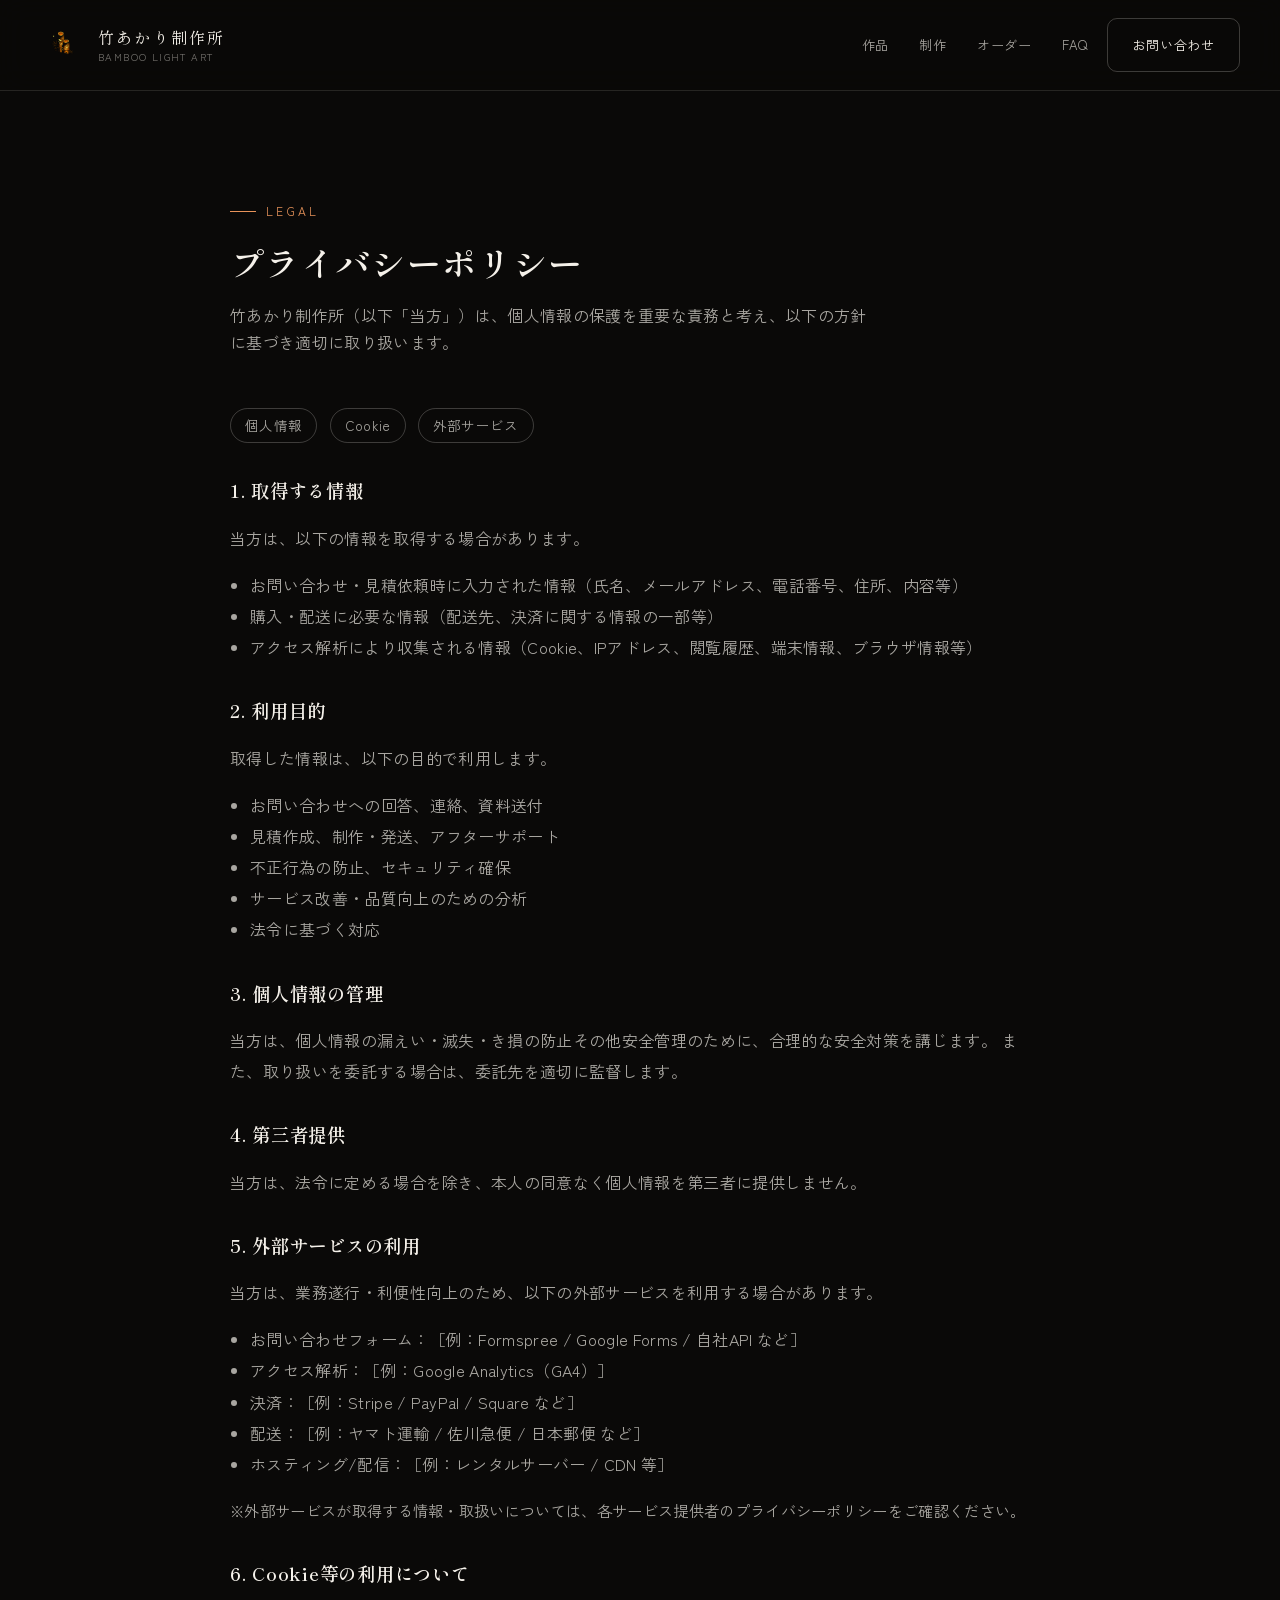
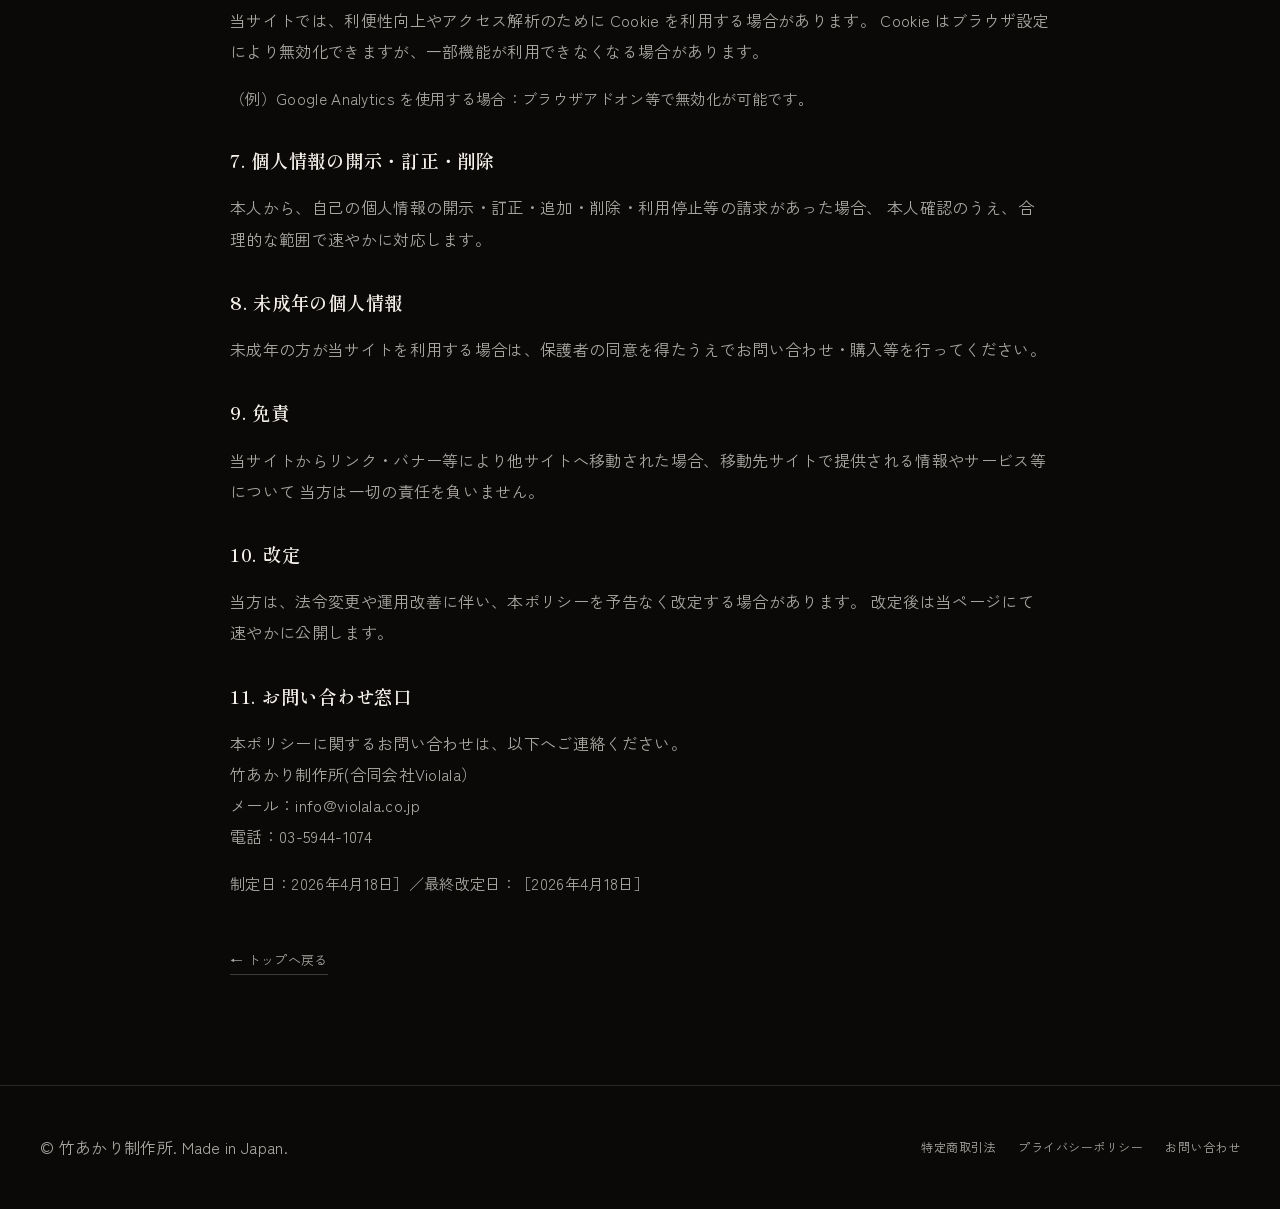
==== commit e3e3825e: "Full visual and structural redesign: editorial "Ember & Bamboo" theme Replace the dark/gold LP layou" ====
--- a/privacy.html
+++ b/privacy.html
@@ -7,11 +7,11 @@
   <meta name="description" content="竹あかり制作所のプライバシーポリシー（個人情報の取得・利用目的・管理・第三者提供・Cookie等）を掲載しています。" />
 
   <!-- Favicon -->
-  <meta name="theme-color" content="#0b0e10">
+  <meta name="theme-color" content="#0a0908">
 
   <link rel="preconnect" href="https://fonts.googleapis.com">
   <link rel="preconnect" href="https://fonts.gstatic.com" crossorigin>
-  <link href="https://fonts.googleapis.com/css2?family=Shippori+Mincho:wght@500;600;700&display=swap" rel="stylesheet">
+  <link href="https://fonts.googleapis.com/css2?family=Shippori+Mincho:wght@500;600;700&family=Zen+Kaku+Gothic+New:wght@400;500;700&display=swap" rel="stylesheet">
   <link rel="stylesheet" href="styles.css" />
   <link rel="icon" href="img/favicon.ico" sizes="any">
   <link rel="icon" type="image/png" sizes="16x16" href="img/favicon-16.png">
@@ -39,13 +39,12 @@
       <nav class="nav" aria-label="Primary">
         <a href="index.html#lineup">作品</a>
         <a href="index.html#craft">制作</a>
-        <a href="index.html#custom">オーダー</a>
+        <a href="index.html#order">オーダー</a>
         <a href="index.html#faq">FAQ</a>
       </nav>
 
       <div class="header__cta">
         <a class="btn btn--ghost" href="index.html#contact">お問い合わせ</a>
-        <a class="btn btn--solid" href="index.html#lineup">作品を見る</a>
       </div>
     </div>
   </header>
@@ -55,8 +54,9 @@
       <div class="container legal-wrap">
         <div class="section__head">
           <div>
+            <p class="eyebrow">Legal</p>
             <h1 class="h2">プライバシーポリシー</h1>
-            <p class="muted">竹あかり制作所（以下「当方」）は、個人情報の保護を重要な責務と考え、以下の方針に基づき適切に取り扱います。</p>
+            <p class="muted" style="margin-top:16px">竹あかり制作所（以下「当方」）は、個人情報の保護を重要な責務と考え、以下の方針に基づき適切に取り扱います。</p>
           </div>
         </div>
 
@@ -152,7 +152,7 @@
           </p>
         </div>
 
-        <a class="backlink link" href="index.html#top">← トップへ戻る</a>
+        <a class="backlink" href="index.html#top">← トップへ戻る</a>
       </div>
     </section>
   </main>
--- a/styles.css
+++ b/styles.css
@@ -1,27 +1,27 @@
 /* =========================================================
-   竹あかり制作所 - Design Tokens
+   竹あかり制作所 — Design Tokens
+   "Ember & Bamboo" editorial craft aesthetic
    ========================================================= */
 :root{
-  --bg:#0b0d0f;
-  --bg-soft:#0f1216;
-  --panel:#111418;
-  --panel-2:#0f1216;
-  --text:#f4f6f8;
-  --muted:rgba(244,246,248,.72);
-  --muted-2:rgba(244,246,248,.55);
-  --line:rgba(244,246,248,.12);
-  --line-strong:rgba(244,246,248,.20);
-  --accent:#d9c38a;
-  --accent-soft:rgba(217,195,138,.14);
-  --accent-line:rgba(217,195,138,.35);
-  --ink-on-accent:#20180c;
-  --shadow:0 14px 40px rgba(0,0,0,.35);
-  --shadow-lg:0 20px 60px rgba(0,0,0,.5);
-  --r-sm:12px;
-  --r:16px;
-  --r-lg:24px;
-  --r-pill:999px;
-  --max:1120px;
+  --ink:#0a0908;
+  --ink-2:#141210;
+  --ink-3:#1b1714;
+  --paper:#f7f3ec;
+  --text:#f5f1ea;
+  --muted:rgba(245,241,234,.68);
+  --muted-2:rgba(245,241,234,.48);
+  --line:rgba(245,241,234,.12);
+  --line-strong:rgba(245,241,234,.22);
+  --ember:#e8935a;
+  --ember-bright:#f4b483;
+  --ember-soft:rgba(232,147,90,.14);
+  --ember-line:rgba(232,147,90,.4);
+  --on-ember:#1c1108;
+  --shadow:0 24px 70px rgba(0,0,0,.45);
+  --r-sm:10px;
+  --r:18px;
+  --max:1200px;
+  --measure:700px;
   --ease:cubic-bezier(.22,.8,.32,1);
 }
 
@@ -29,595 +29,529 @@
    Reset / Base
    ========================================================= */
 *, *::before, *::after{ box-sizing:border-box; }
-html{
-  scroll-behavior:smooth;
-  overflow-x:hidden;
-}
+html{ scroll-behavior:smooth; overflow-x:hidden; }
 body{
   margin:0;
   overflow-x:hidden;
   width:100%;
-  background:
-    radial-gradient(1200px 600px at 85% -10%, rgba(217,195,138,.08), transparent 60%),
-    var(--bg);
+  background:var(--ink);
   color:var(--text);
-  font-family:-apple-system,BlinkMacSystemFont,"Hiragino Kaku Gothic ProN","Yu Gothic",Meiryo,"Helvetica Neue",sans-serif;
+  font-family:"Zen Kaku Gothic New",-apple-system,BlinkMacSystemFont,"Hiragino Kaku Gothic ProN","Yu Gothic",Meiryo,sans-serif;
   letter-spacing:.02em;
-  line-height:1.6;
+  line-height:1.7;
 }
 h1,h2,h3{
   font-family:"Shippori Mincho","Hiragino Mincho ProN","Yu Mincho",serif;
   font-weight:600;
+  letter-spacing:.04em;
 }
 img{ max-width:100%; display:block; height:auto; }
 a{ color:inherit; text-decoration:none; }
-a:hover{ opacity:.92; }
-:focus-visible{ outline:2px solid var(--accent); outline-offset:3px; border-radius:4px; }
-
-.container{ width:min(var(--max), calc(100% - 32px)); margin:0 auto; }
+:focus-visible{ outline:2px solid var(--ember); outline-offset:3px; border-radius:3px; }
+
+.container{ width:min(var(--max), calc(100% - 48px)); margin:0 auto; }
 .muted{ color:var(--muted); }
-.note{ margin:14px 0 0; font-size:12px; color:var(--muted-2); }
-.kicker{
-  display:inline-flex; align-items:center; gap:8px;
-  font-size:12px; letter-spacing:.16em; color:var(--accent);
+.note{ margin:16px 0 0; font-size:12px; color:var(--muted-2); }
+
+.eyebrow{
+  display:flex; align-items:center; gap:10px;
+  font-size:12px; letter-spacing:.28em; color:var(--ember);
   text-transform:uppercase;
-}
-.kicker::before{
-  content:""; width:18px; height:1px; background:var(--accent);
-}
+  margin:0 0 18px;
+}
+.eyebrow::before{ content:""; width:26px; height:1px; background:var(--ember); }
+
+.rule{ border:none; border-top:1px solid var(--line); margin:0; }
 
 /* =========================================================
    Buttons
    ========================================================= */
 .btn{
   display:inline-flex; align-items:center; justify-content:center;
-  gap:.5rem;
-  padding:.9rem 1.2rem;
-  border-radius:var(--r-pill);
-  border:1px solid var(--line);
+  gap:.55rem;
+  padding:.95rem 1.5rem;
+  border-radius:var(--r-sm);
+  border:1px solid var(--line-strong);
   background:transparent;
   color:var(--text);
-  font-size:14px;
+  font-size:13px;
+  letter-spacing:.06em;
   cursor:pointer;
-  transition:transform .15s var(--ease), background .15s var(--ease), border-color .15s var(--ease);
+  transition:transform .18s var(--ease), background .18s var(--ease), border-color .18s var(--ease), color .18s var(--ease);
   white-space:nowrap;
 }
-.btn:hover{ background:rgba(255,255,255,.05); transform:translateY(-1px); border-color:var(--line-strong); }
+.btn:hover{ border-color:var(--ember-line); background:var(--ember-soft); transform:translateY(-1px); }
 .btn--solid{
-  background:var(--text);
-  color:#0b0d0f;
+  background:var(--ember);
+  color:var(--on-ember);
   border-color:transparent;
-}
-.btn--solid:hover{ background:#fff; }
+  font-weight:600;
+}
+.btn--solid:hover{ background:var(--ember-bright); }
 .btn--ghost{}
+.btn--text{
+  border:none; padding:0; background:none;
+  font-size:13px; letter-spacing:.04em; color:var(--muted);
+  border-bottom:1px solid var(--line-strong);
+  border-radius:0;
+  padding-bottom:2px;
+}
+.btn--text:hover{ color:var(--ember); border-color:var(--ember); background:none; transform:none; }
 
 /* =========================================================
    Header
    ========================================================= */
 .header{
   position:sticky; top:0; z-index:50;
-  backdrop-filter:blur(12px);
-  background:linear-gradient(to bottom, rgba(11,13,15,.9), rgba(11,13,15,.6));
+  backdrop-filter:blur(14px);
+  background:rgba(10,9,8,.72);
   border-bottom:1px solid var(--line);
 }
 .header__inner{
   display:flex; align-items:center; justify-content:space-between;
-  gap:14px; padding:14px 0; flex-wrap:wrap;
-}
-.brand{
-  display:flex; align-items:center; gap:12px;
-  min-width:0; flex:1 1 auto;
-}
-.brand__logo{
-  display:block; width:52px; height:52px; object-fit:contain;
-  filter:drop-shadow(0 8px 22px rgba(0,0,0,.35));
-}
-.brand__text{ display:flex; flex-direction:column; line-height:1.15; min-width:0; }
+  gap:20px; padding:18px 0; flex-wrap:wrap;
+}
+.brand{ display:flex; align-items:center; gap:14px; min-width:0; flex:1 1 auto; }
+.brand__logo{ display:block; width:44px; height:44px; object-fit:contain; }
+.brand__text{ display:flex; flex-direction:column; line-height:1.2; min-width:0; }
 .brand__name{
   font-family:"Shippori Mincho","Hiragino Mincho ProN","Yu Mincho",serif;
-  font-size:16px; letter-spacing:.1em;
+  font-size:16px; letter-spacing:.14em;
   white-space:nowrap; overflow:hidden; text-overflow:ellipsis;
 }
 .brand__sub{
-  font-size:11px; color:var(--muted-2); margin-top:3px; letter-spacing:.08em;
+  font-size:10px; color:var(--muted-2); margin-top:4px; letter-spacing:.14em; text-transform:uppercase;
   white-space:nowrap; overflow:hidden; text-overflow:ellipsis;
 }
-.nav{ display:flex; gap:6px; align-items:center; }
+.nav{ display:flex; gap:30px; align-items:center; }
 .nav a{
-  font-size:14px; color:var(--muted);
-  padding:8px 12px; border-radius:var(--r-pill);
-}
-.nav a:hover{ color:var(--text); background:rgba(255,255,255,.05); }
-.header__cta{ display:flex; gap:10px; align-items:center; flex:0 0 auto; flex-wrap:wrap; justify-content:flex-end; }
-
-/* =========================================================
-   Hero
-   ========================================================= */
-.hero{ padding:64px 0 32px; }
-.hero__grid{
+  position:relative;
+  font-size:13px; color:var(--muted); letter-spacing:.06em;
+  padding:4px 0;
+}
+.nav a::after{
+  content:""; position:absolute; left:0; right:100%; bottom:0;
+  height:1px; background:var(--ember);
+  transition:right .2s var(--ease);
+}
+.nav a:hover{ color:var(--text); }
+.nav a:hover::after{ right:0; }
+.header__cta{ display:flex; gap:12px; align-items:center; flex:0 0 auto; }
+
+/* =========================================================
+   Hero — full-bleed editorial split
+   ========================================================= */
+.hero{
   display:grid;
-  grid-template-columns:1.05fr .95fr;
-  gap:28px;
-  align-items:stretch;
+  grid-template-columns:minmax(0,620px) 1fr;
+  min-height:640px;
+  position:relative;
+}
+.hero__copy{
+  position:relative;
+  display:flex; flex-direction:column; justify-content:center;
+  padding:96px max(40px, 4vw) 96px max(5vw, 32px);
+  z-index:1;
+}
+.hero__copy::before{
+  content:"";
+  position:absolute; inset:0;
+  background-image:repeating-linear-gradient(90deg, var(--line) 0 1px, transparent 1px 64px);
+  opacity:.35;
+  mask-image:linear-gradient(180deg, transparent, rgba(0,0,0,.5) 30%, transparent 80%);
+  pointer-events:none;
 }
 .pill{
-  display:inline-flex; align-items:center;
-  font-size:12px; color:var(--muted); letter-spacing:.05em;
-  border:1px solid var(--line);
-  padding:8px 14px; border-radius:var(--r-pill);
-  margin:0 0 18px;
+  display:inline-flex; align-items:center; width:fit-content;
+  font-size:11px; color:var(--muted); letter-spacing:.14em;
+  border:1px solid var(--line-strong);
+  padding:8px 16px; border-radius:999px;
+  margin:0 0 26px;
+  text-transform:uppercase;
 }
 .hero__title{
-  font-size:46px; line-height:1.28; margin:0 0 16px;
-  letter-spacing:.03em;
+  font-size:clamp(32px, 3.6vw, 46px);
+  line-height:1.5; margin:0 0 22px;
 }
 .hero__lead{
-  color:var(--muted); line-height:2; margin:0 0 22px; font-size:15px;
-}
-.hero__actions{ display:flex; gap:10px; flex-wrap:wrap; }
+  color:var(--muted); line-height:2; margin:0 0 30px; font-size:15px;
+  max-width:46ch;
+}
+.hero__actions{ display:flex; gap:16px; flex-wrap:wrap; align-items:center; }
 
 .stats{
-  display:flex; gap:12px; flex-wrap:wrap;
-  margin:22px 0 0; padding:0;
+  display:flex; gap:0; flex-wrap:wrap;
+  margin:40px 0 0; padding:22px 0 0; border-top:1px solid var(--line);
 }
 .stats__item{
-  border:1px solid var(--line);
-  background:rgba(255,255,255,.02);
-  border-radius:var(--r-pill);
-  padding:10px 14px;
-  display:flex; gap:8px; align-items:baseline;
-}
-.stats dt{ color:var(--muted-2); font-size:12px; margin:0; }
-.stats dd{ margin:0; font-size:13px; }
+  flex:1 1 0; min-width:120px;
+  padding:0 20px 0 0;
+  display:flex; flex-direction:column; gap:6px;
+}
+.stats dt{ color:var(--muted-2); font-size:11px; letter-spacing:.1em; margin:0; }
+.stats dd{ margin:0; font-size:14px; }
 
 .hero__media{
   position:relative;
-  max-width:100%;
-  border:1px solid var(--line);
-  border-radius:var(--r-lg);
   overflow:hidden;
-  background:var(--panel);
-  box-shadow:var(--shadow-lg);
-  min-height:440px;
+  background:var(--ink-2);
+  min-height:420px;
 }
 .hero__media img{
   width:100%; height:100%;
   object-fit:cover; object-position:center;
-  opacity:.96;
-  transform:scale(1.02);
 }
 .hero__fade{
   position:absolute; inset:0; pointer-events:none;
   background:
-    radial-gradient(900px 600px at 0% 0%, rgba(217,195,138,.14), transparent 55%),
-    linear-gradient(to top, rgba(11,13,15,.78), rgba(11,13,15,0) 55%);
-}
-
-/* =========================================================
-   Sections
-   ========================================================= */
-.section{ padding:52px 0; }
-.section--alt{ background:linear-gradient(180deg, rgba(255,255,255,.03), rgba(255,255,255,0)); }
-.section__head{
-  display:flex; justify-content:space-between; align-items:flex-end;
-  gap:12px; margin-bottom:22px;
-}
-.h2{ margin:8px 0 0; font-size:26px; letter-spacing:.03em; }
-
-/* =========================================================
-   Lineup Cards
-   ========================================================= */
-.grid{
+    linear-gradient(90deg, rgba(10,9,8,.5), transparent 18%),
+    linear-gradient(to top, rgba(10,9,8,.55), transparent 45%);
+}
+
+/* =========================================================
+   Sections — generic rhythm
+   ========================================================= */
+.section{ padding:110px 0; }
+.section--tight{ padding:80px 0; }
+.section--alt{ background:linear-gradient(180deg, var(--ink-2), var(--ink) 60%); }
+.section__head{ margin-bottom:52px; max-width:640px; }
+.section__head--wide{ max-width:none; display:flex; justify-content:space-between; align-items:flex-end; gap:24px; flex-wrap:wrap; }
+.h2{ margin:0; font-size:clamp(26px,3vw,34px); line-height:1.35; }
+
+/* =========================================================
+   Statement — centered pull quote
+   ========================================================= */
+.statement{ text-align:center; padding:100px 0; }
+.statement__mark{ color:var(--ember); font-size:13px; letter-spacing:.3em; text-transform:uppercase; margin:0 0 28px; }
+.statement__quote{
+  font-size:clamp(24px, 3.4vw, 38px);
+  line-height:1.85;
+  max-width:900px;
+  margin:0 auto;
+}
+.statement__quote em{ font-style:normal; color:var(--ember); }
+
+/* =========================================================
+   Lineup — asymmetric editorial grid
+   ========================================================= */
+.lineup-grid{
   display:grid;
-  grid-template-columns:repeat(3, 1fr);
-  gap:16px;
-}
-.card{
+  grid-template-columns:1.3fr 1fr;
+  grid-auto-rows:1fr;
+  gap:2px;
+  background:var(--line);
   border:1px solid var(--line);
-  max-width:100%;
-  border-radius:var(--r);
-  overflow:hidden;
-  background:rgba(255,255,255,.02);
-  cursor:pointer;
-  transition:transform .15s var(--ease), background .15s var(--ease), border-color .15s var(--ease);
-}
-.card:hover{
-  transform:translateY(-3px);
-  background:rgba(255,255,255,.04);
-  border-color:var(--accent-line);
-}
-.card__img{ aspect-ratio:4/3; background:rgba(255,255,255,.04); position:relative; }
-.card__img img{ width:100%; height:100%; display:block; object-fit:cover; }
-.card__img::after{
-  content:"写真をもっと見る";
-  position:absolute; right:10px; bottom:10px;
-  font-size:11px; letter-spacing:.04em; color:var(--text);
-  background:rgba(11,13,15,.65);
-  border:1px solid rgba(244,246,248,.18);
-  padding:5px 10px; border-radius:var(--r-pill);
+}
+.piece{
+  background:var(--ink);
+  display:flex; flex-direction:column;
+}
+.piece--featured{ grid-row:1 / 3; }
+.piece__img{ position:relative; aspect-ratio:5/4; overflow:hidden; background:var(--ink-2); }
+.piece--featured .piece__img{ aspect-ratio:4/3; flex:1; }
+.piece__img img{ width:100%; height:100%; object-fit:cover; transition:transform .5s var(--ease); }
+.piece:hover .piece__img img{ transform:scale(1.04); }
+.piece__img-label{
+  position:absolute; right:14px; bottom:14px;
+  font-size:10px; letter-spacing:.08em; color:var(--text);
+  background:rgba(10,9,8,.6);
+  border:1px solid var(--line-strong);
+  padding:6px 12px; border-radius:999px;
   backdrop-filter:blur(4px);
 }
-.card__body{ padding:18px; }
-.card__top{ display:flex; justify-content:space-between; gap:10px; align-items:center; }
-.card h3{ margin:0; font-size:17px; letter-spacing:.04em; }
-.card p{ margin:10px 0 0; line-height:1.85; font-size:13px; color:var(--muted); }
-
-.card__meta{
-  display:flex; justify-content:space-between; align-items:center;
-  margin-top:14px; gap:10px; flex-wrap:wrap;
-}
-.price{ color:var(--accent); font-size:15px; letter-spacing:.02em; }
-.link{ font-size:13px; opacity:.9; }
-.link:hover{ opacity:1; text-decoration:underline; }
-
+.piece__body{ padding:28px 30px 32px; display:flex; flex-direction:column; flex:1; }
+.piece__top{ display:flex; justify-content:space-between; gap:14px; align-items:baseline; }
+.piece__num{ font-size:11px; letter-spacing:.12em; color:var(--muted-2); }
+.piece h3{ margin:6px 0 0; font-size:20px; letter-spacing:.06em; }
+.piece--featured h3{ font-size:26px; }
 .chip{
-  font-size:11px;
-  padding:6px 10px;
-  border:1px solid var(--line);
-  border-radius:var(--r-pill);
+  font-size:10px; letter-spacing:.06em;
+  padding:6px 12px;
+  border:1px solid var(--line-strong);
+  border-radius:999px;
   color:var(--muted);
   white-space:nowrap;
 }
-
-.cta{ margin-top:22px; }
+.piece p.desc{ margin:14px 0 0; line-height:1.9; font-size:13px; color:var(--muted); max-width:46ch; }
+.piece__meta{ display:flex; justify-content:space-between; align-items:center; margin-top:20px; gap:10px; flex-wrap:wrap; }
+.price{ color:var(--ember); font-size:16px; font-family:"Shippori Mincho",serif; }
+
+.purchase-actions{ display:flex; gap:14px; flex-wrap:wrap; align-items:center; margin-top:20px; }
+.purchase-actions.vertical{ flex-direction:column; align-items:stretch; gap:10px; }
+.purchase-note{ margin:0; font-size:12px; line-height:1.75; color:var(--muted-2); }
+
+.btn-buy, .btn-consult{
+  position:relative;
+  padding:14px 24px;
+  border-radius:var(--r-sm);
+  font-size:13px;
+  font-weight:600;
+  letter-spacing:.06em;
+  text-align:center;
+  transition:transform .18s var(--ease), box-shadow .18s var(--ease), filter .18s var(--ease), background .18s var(--ease), border-color .18s var(--ease);
+}
+.btn-buy{
+  color:var(--on-ember);
+  background:linear-gradient(135deg,var(--ember-bright),var(--ember));
+  border:none;
+  box-shadow:0 10px 26px rgba(232,147,90,.28);
+}
+.btn-buy:hover{ transform:translateY(-2px); box-shadow:0 14px 32px rgba(232,147,90,.36); filter:brightness(1.03); }
+.btn-consult{
+  color:var(--text);
+  border:1px solid var(--ember-line);
+  background:rgba(255,255,255,.02);
+}
+.btn-consult:hover{ transform:translateY(-2px); border-color:var(--ember); background:var(--ember-soft); }
+.btn-buy small, .btn-consult small{
+  display:block; font-size:10px; font-weight:500; letter-spacing:.05em; opacity:.75; margin-top:4px;
+}
+
+.cta{ margin-top:2px; border:1px solid var(--line); border-top:none; }
 .cta__box{
   display:flex; justify-content:space-between; align-items:center;
-  gap:14px; padding:20px;
-  border:1px solid var(--accent-line);
-  background:radial-gradient(900px 400px at 10% 0%, var(--accent-soft), transparent 60%),
-             rgba(255,255,255,.02);
-  border-radius:var(--r-lg);
+  gap:20px; padding:36px 32px;
+  background:linear-gradient(120deg, var(--ember-soft), transparent 60%);
   flex-wrap:wrap;
 }
-.cta__title{ margin:0 0 6px; font-weight:600; font-size:15px; }
-
-/* =========================================================
-   Split (Craft)
-   ========================================================= */
-.split{
+.cta__title{ margin:0 0 8px; font-family:"Shippori Mincho",serif; font-size:19px; }
+
+/* =========================================================
+   Craft — editorial narrative
+   ========================================================= */
+.craft__figure{
+  aspect-ratio:21/9;
+  overflow:hidden;
+  border:1px solid var(--line);
+  margin-bottom:64px;
+}
+.craft__figure img{ width:100%; height:100%; object-fit:cover; }
+.craft__body{
   display:grid;
-  grid-template-columns:1fr 1fr;
-  gap:32px;
-  align-items:center;
-}
-.list{
-  margin:16px 0 0;
-  padding-left:18px;
-  color:var(--muted);
+  grid-template-columns:1fr .62fr;
+  gap:64px;
+  align-items:start;
+}
+.craft__lead{
+  font-family:"Shippori Mincho",serif;
+  font-size:22px;
   line-height:2;
-  font-size:13px;
-}
-.split__media{
-  border:1px solid var(--line);
-  border-radius:var(--r-lg);
-  overflow:hidden;
-  background:var(--panel-2);
-  padding:10px;
-}
-.split__media img{ width:100%; aspect-ratio:4/3; object-fit:cover; display:block; border-radius:var(--r); }
-
-/* =========================================================
-   Steps (Order flow)
-   ========================================================= */
-.steps{
-  list-style:none;
-  padding:0; margin:0;
+  margin:0 0 24px;
+}
+.craft__text{ color:var(--muted); line-height:2.1; font-size:14px; max-width:var(--measure); }
+.craft__text + .craft__text{ margin-top:20px; }
+.craft__aside{ border-left:1px solid var(--line); padding-left:32px; }
+.craft__aside h3{ font-size:13px; letter-spacing:.1em; color:var(--muted-2); margin:0 0 18px; text-transform:uppercase; }
+.list{ margin:0; padding:0; list-style:none; color:var(--muted); line-height:1.9; font-size:13px; display:flex; flex-direction:column; gap:16px; }
+.list li{ padding-left:22px; position:relative; }
+.list li::before{ content:""; position:absolute; left:0; top:9px; width:10px; height:1px; background:var(--ember); }
+
+/* =========================================================
+   Order flow — vertical timeline
+   ========================================================= */
+.timeline{ list-style:none; margin:0; padding:0; max-width:760px; }
+.tl-step{
   display:grid;
-  grid-template-columns:repeat(4, 1fr);
-  gap:14px;
-}
-.step{
-  border:1px solid var(--line);
-  border-radius:var(--r);
-  background:rgba(255,255,255,.02);
-  padding:18px;
-  display:flex; flex-direction:column; gap:12px;
-}
-.step__num{
-  width:36px; height:36px;
-  border-radius:var(--r-pill);
-  border:1px solid var(--accent-line);
-  display:inline-flex; align-items:center; justify-content:center;
-  color:var(--accent);
-  font-weight:700;
-  font-family:"Shippori Mincho","Hiragino Mincho ProN",serif;
-}
-.step h3{ margin:0; font-size:14px; letter-spacing:.02em; }
-.step p{ margin:0; line-height:1.85; font-size:13px; color:var(--muted); }
-
-/* =========================================================
-   FAQ
-   ========================================================= */
-.faq{ display:grid; gap:10px; }
+  grid-template-columns:56px 1fr;
+  gap:24px;
+  position:relative;
+  padding-bottom:48px;
+}
+.tl-step:last-child{ padding-bottom:0; }
+.tl-step::before{
+  content:"";
+  position:absolute; left:27px; top:56px; bottom:0;
+  width:1px; background:var(--line);
+}
+.tl-step:last-child::before{ display:none; }
+.tl-step__num{
+  width:56px; height:56px;
+  border-radius:50%;
+  border:1px solid var(--ember-line);
+  display:flex; align-items:center; justify-content:center;
+  font-family:"Shippori Mincho",serif;
+  font-size:18px; color:var(--ember);
+  flex:0 0 auto;
+  background:var(--ink);
+}
+.tl-step__body{ padding-top:10px; }
+.tl-step h3{ margin:0 0 8px; font-size:17px; letter-spacing:.03em; }
+.tl-step p{ margin:0; line-height:1.9; font-size:13px; color:var(--muted); }
+
+/* =========================================================
+   FAQ — minimal divided list
+   ========================================================= */
+.faq{ max-width:820px; }
 .faq__item{
-  border:1px solid var(--line);
-  border-radius:var(--r);
-  background:rgba(255,255,255,.02);
-  padding:16px 18px;
-  transition:border-color .15s var(--ease);
-}
-.faq__item[open]{ border-color:var(--accent-line); }
+  border-bottom:1px solid var(--line);
+  padding:26px 0;
+}
+.faq__item:first-child{ border-top:1px solid var(--line); }
 .faq__item summary{
   cursor:pointer;
   list-style:none;
-  font-size:14px;
-  display:flex; align-items:center; justify-content:space-between; gap:10px;
+  font-family:"Shippori Mincho",serif;
+  font-size:16px;
+  display:flex; align-items:center; justify-content:space-between; gap:20px;
 }
 .faq__item summary::-webkit-details-marker{ display:none; }
 .faq__item summary::after{
   content:"+";
   flex:0 0 auto;
-  font-size:18px; color:var(--accent);
-  transition:transform .15s var(--ease);
+  font-family:"Zen Kaku Gothic New",sans-serif;
+  font-size:20px; color:var(--ember);
+  transition:transform .2s var(--ease);
 }
 .faq__item[open] summary::after{ transform:rotate(45deg); }
-.faq__item p{ margin:12px 0 0; line-height:1.9; font-size:13px; color:var(--muted); }
-
-/* =========================================================
-   Contact
-   ========================================================= */
+.faq__item p{ margin:18px 0 0; line-height:1.95; font-size:13px; color:var(--muted); max-width:var(--measure); }
+
+/* =========================================================
+   Contact — closing section
+   ========================================================= */
+.contact-section{ background:var(--ink-2); border-top:1px solid var(--line); }
 .contact{
   display:grid;
-  grid-template-columns:1fr 1fr;
-  gap:24px;
+  grid-template-columns:.85fr 1fr;
+  gap:64px;
   align-items:start;
 }
-.contact__badges{ display:flex; gap:8px; flex-wrap:wrap; margin-top:14px; }
-
-.form{
-  border:1px solid var(--line);
-  border-radius:var(--r-lg);
-  background:rgba(255,255,255,.02);
-  padding:20px;
-}
-.field{ display:block; margin-bottom:14px; }
-.field span{ display:block; font-size:12px; color:var(--muted-2); margin:0 0 6px; }
+.contact__copy .h2{ margin-bottom:20px; }
+.contact__badges{ display:flex; gap:10px; flex-wrap:wrap; margin-top:24px; }
+
+.form{ padding:0; }
+.field{ display:block; margin-bottom:18px; }
+.field span{ display:block; font-size:11px; letter-spacing:.06em; color:var(--muted-2); margin:0 0 8px; }
 input, select, textarea{
   width:100%;
-  padding:12px 14px;
-  border-radius:var(--r-sm);
-  border:1px solid var(--line);
-  background:rgba(0,0,0,.25);
+  padding:13px 4px;
+  border-radius:0;
+  border:none; border-bottom:1px solid var(--line-strong);
+  background:transparent;
   color:var(--text);
   font:inherit;
   outline:none;
-}
-input:focus, select:focus, textarea:focus{
-  border-color:rgba(217,195,138,.5);
-  box-shadow:0 0 0 3px var(--accent-soft);
-}
+  transition:border-color .18s var(--ease);
+}
+select{ padding-right:20px; }
+input:focus, select:focus, textarea:focus{ border-color:var(--ember); }
 textarea{ resize:vertical; }
+.form .btn{ margin-top:8px; }
 
 /* =========================================================
    Footer
    ========================================================= */
-.footer{ border-top:1px solid var(--line); padding:26px 0; }
+.footer{ border-top:1px solid var(--line); padding:32px 0; }
 .footer__inner{
   display:flex; justify-content:space-between; align-items:center;
   gap:14px; flex-wrap:wrap;
 }
-.footer__links{ display:flex; gap:16px; flex-wrap:wrap; }
-.footer__links a{ color:var(--muted); font-size:13px; }
-.footer__links a:hover{ color:var(--text); }
-
-/* =========================================================
-   Purchase / Consult buttons
-   ========================================================= */
-.purchase-actions{
-  display:flex; gap:14px; flex-wrap:wrap; align-items:center;
-  margin-top:16px;
-}
-.purchase-actions.vertical{
-  flex-direction:column; align-items:stretch; gap:10px;
-}
-.purchase-note{
-  margin:0; font-size:12px; line-height:1.75; color:var(--muted-2);
-}
-
-.btn-buy, .btn-consult{
-  position:relative;
-  padding:14px 22px;
-  border-radius:var(--r-pill);
-  font-size:14px;
-  font-weight:600;
-  letter-spacing:.05em;
-  text-align:center;
-  transition:transform .15s var(--ease), box-shadow .15s var(--ease), filter .15s var(--ease), background .15s var(--ease), border-color .15s var(--ease);
-}
-.btn-buy{
-  color:var(--ink-on-accent);
-  background:linear-gradient(135deg,#f3e9c9,var(--accent));
-  border:none;
-  box-shadow:0 6px 18px rgba(217,195,138,.32), inset 0 1px 0 rgba(255,255,255,.55);
-}
-.btn-buy:hover{
-  transform:translateY(-2px);
-  box-shadow:0 10px 26px rgba(217,195,138,.42), inset 0 1px 0 rgba(255,255,255,.65);
-  filter:brightness(1.03);
-}
-.btn-consult{
-  color:var(--text);
-  border:1px solid var(--accent-line);
-  background:rgba(255,255,255,.02);
-  box-shadow:0 10px 26px rgba(0,0,0,.22);
-}
-.btn-consult:hover{
-  transform:translateY(-2px);
-  border-color:rgba(217,195,138,.85);
-  background:var(--accent-soft);
-}
-.btn-buy small, .btn-consult small{
-  display:block;
-  font-size:11px;
-  font-weight:500;
-  letter-spacing:.05em;
-  opacity:.75;
-  margin-top:3px;
-}
+.footer__links{ display:flex; gap:22px; flex-wrap:wrap; }
+.footer__links a{ color:var(--muted); font-size:12px; letter-spacing:.04em; }
+.footer__links a:hover{ color:var(--ember); }
 
 /* =========================================================
    Lightbox / Gallery Modal
    ========================================================= */
 .lg-modal{ position:fixed; inset:0; display:none; z-index:9999; }
 .lg-modal.is-open{ display:block; }
-.lg-backdrop{
-  position:absolute; inset:0;
-  background:rgba(0,0,0,.8);
-  backdrop-filter:blur(6px);
-}
+.lg-backdrop{ position:absolute; inset:0; background:rgba(6,5,4,.85); backdrop-filter:blur(6px); }
 .lg-panel{
-  position:relative;
-  min-height:0;
-  width:min(980px, 92vw);
+  position:relative; min-height:0;
+  width:min(1000px, 92vw);
   margin:6vh auto 0;
-  border-radius:var(--r-lg);
   border:1px solid var(--line-strong);
-  background:rgba(17,20,24,.96);
-  box-shadow:var(--shadow-lg);
+  background:var(--ink-2);
+  box-shadow:var(--shadow);
   overflow:auto;
   display:flex; flex-direction:column;
   max-height:92vh;
 }
 .lg-top{
   display:flex; align-items:center; justify-content:space-between;
-  gap:10px; padding:16px 18px;
+  gap:10px; padding:18px 22px;
   border-bottom:1px solid var(--line);
   position:sticky; top:0; z-index:10;
-  background:rgba(17,20,24,.96);
-  backdrop-filter:blur(10px);
-}
-.lg-title{ font-size:14px; letter-spacing:.1em; color:rgba(244,246,248,.9); }
-.lg-counter{ font-size:12px; color:rgba(244,246,248,.65); font-weight:600; }
-.lg-stage{
-  background:rgba(0,0,0,.25);
-  flex:1 1 auto; min-height:0;
-  display:flex; align-items:center; justify-content:center;
-}
+  background:var(--ink-2);
+}
+.lg-title{ font-family:"Shippori Mincho",serif; font-size:15px; letter-spacing:.08em; color:var(--text); }
+.lg-counter{ font-size:12px; color:var(--muted-2); letter-spacing:.04em; }
+.lg-stage{ background:rgba(0,0,0,.3); flex:1 1 auto; min-height:0; display:flex; align-items:center; justify-content:center; }
 .lg-img{ width:100%; height:100%; max-height:100%; object-fit:contain; display:block; }
 .lg-controls{
-  flex:0 0 auto;
-  display:flex; align-items:center; justify-content:space-between;
-  gap:10px; padding:14px 16px;
-  border-top:1px solid var(--line);
-  background:rgba(17,20,24,.96);
-  backdrop-filter:blur(10px);
+  flex:0 0 auto; display:flex; align-items:center; justify-content:space-between;
+  gap:10px; padding:16px 20px; border-top:1px solid var(--line); background:var(--ink-2);
 }
 .lg-info{
-  flex:0 0 auto;
-  display:flex; align-items:flex-start; justify-content:space-between;
-  gap:18px; padding:16px 18px 20px;
-  border-top:1px solid var(--line);
-  background:rgba(17,20,24,.96);
-  backdrop-filter:blur(10px);
+  flex:0 0 auto; display:flex; align-items:flex-start; justify-content:space-between;
+  gap:20px; padding:20px 22px 26px; border-top:1px solid var(--line); background:var(--ink-2);
 }
 .lg-info__copy{ flex:1; min-width:0; }
-.lg-info__kicker{
-  font-size:11px; letter-spacing:.16em; color:var(--muted-2); margin-bottom:8px;
-}
-.lg-info__lead{
-  font-size:15px; line-height:1.7; color:rgba(244,246,248,.94); margin:0 0 12px;
-  font-family:"Shippori Mincho","Hiragino Mincho ProN",serif;
-}
-.lg-info__list{
-  margin:0; padding-left:18px; color:rgba(244,246,248,.75);
-  font-size:13px; line-height:1.85;
-}
-.lg-info__note{ margin:12px 0 0; font-size:12px; color:var(--muted-2); }
+.lg-info__kicker{ font-size:11px; letter-spacing:.2em; color:var(--ember); margin-bottom:10px; }
+.lg-info__lead{ font-family:"Shippori Mincho",serif; font-size:16px; line-height:1.8; color:var(--text); margin:0 0 14px; }
+.lg-info__list{ margin:0; padding:0; list-style:none; color:var(--muted); font-size:13px; line-height:2; }
+.lg-info__list li{ padding-left:18px; position:relative; }
+.lg-info__list li::before{ content:""; position:absolute; left:0; top:11px; width:8px; height:1px; background:var(--ember); }
+.lg-info__note{ margin:14px 0 0; font-size:12px; color:var(--muted-2); }
 .lg-info__cta{ flex:0 0 auto; display:flex; align-items:center; }
 .lg-info__cta .btn{ white-space:nowrap; }
 
 .lg-nav{
-  width:44px; height:44px;
-  border-radius:var(--r-pill);
-  border:1px solid var(--line-strong);
-  background:rgba(0,0,0,.35);
-  color:var(--text);
-  cursor:pointer;
-  font-size:26px; line-height:1;
-}
-.lg-nav:hover{ background:rgba(255,255,255,.08); }
+  width:44px; height:44px; border-radius:50%;
+  border:1px solid var(--line-strong); background:rgba(0,0,0,.35);
+  color:var(--text); cursor:pointer; font-size:24px; line-height:1;
+}
+.lg-nav:hover{ border-color:var(--ember-line); background:var(--ember-soft); }
 .lg-dots{ display:flex; gap:10px; align-items:center; justify-content:center; flex:1; }
-.lg-dot{
-  width:8px; height:8px;
-  border-radius:var(--r-pill);
-  border:1px solid var(--accent-line);
-  background:transparent;
-  cursor:pointer;
-  opacity:.7;
-}
-.lg-dot.is-active{ background:var(--accent); opacity:1; }
+.lg-dot{ width:7px; height:7px; border-radius:50%; border:1px solid var(--ember-line); background:transparent; cursor:pointer; opacity:.7; }
+.lg-dot.is-active{ background:var(--ember); opacity:1; }
 .lg-close{
-  position:absolute; top:12px; right:12px;
-  z-index:20;
-  width:42px; height:42px;
-  border-radius:var(--r-pill);
-  border:1px solid var(--line-strong);
-  background:rgba(0,0,0,.35);
-  color:var(--text);
-  cursor:pointer;
-  font-size:22px; line-height:1;
-}
-.lg-close:hover{ background:rgba(255,255,255,.08); }
+  position:absolute; top:16px; right:16px; z-index:20;
+  width:42px; height:42px; border-radius:50%;
+  border:1px solid var(--line-strong); background:rgba(0,0,0,.4);
+  color:var(--text); cursor:pointer; font-size:22px; line-height:1;
+}
+.lg-close:hover{ border-color:var(--ember-line); background:var(--ember-soft); }
 
 /* =========================================================
    Legal pages (privacy / tokusho)
    ========================================================= */
-.legal-wrap{ max-width:920px; }
-.legal-card{
-  margin-top:20px;
-  border-radius:var(--r-lg);
-  border:1px solid var(--line);
-  background:rgba(255,255,255,.02);
-  padding:22px;
-}
-.legal-card h2{
-  font-size:1.05rem;
-  margin:22px 0 10px;
-  color:rgba(255,255,255,.92);
-}
+.legal-wrap{ max-width:820px; }
+.legal-card{ margin-top:24px; }
+.legal-card h2{ font-family:"Shippori Mincho",serif; font-size:1.15rem; margin:32px 0 12px; color:var(--text); }
 .legal-card h2:first-child{ margin-top:0; }
-.legal-card p, .legal-card li{ color:var(--muted); line-height:1.9; }
-.legal-card ul{ padding-left:1.25rem; margin:8px 0 0; }
-.legal-meta{ margin-top:14px; color:var(--muted-2); font-size:.95em; line-height:1.85; }
-.backlink{ display:inline-flex; align-items:center; gap:8px; margin-top:22px; }
+.legal-card p, .legal-card li{ color:var(--muted); line-height:1.95; }
+.legal-card ul{ padding-left:1.25rem; margin:10px 0 0; }
+.legal-meta{ margin-top:16px; color:var(--muted-2); font-size:.95em; line-height:1.9; }
+.backlink{ display:inline-flex; align-items:center; gap:8px; margin-top:36px; font-size:13px; color:var(--muted); border-bottom:1px solid var(--line-strong); padding-bottom:2px; }
+.backlink:hover{ color:var(--ember); border-color:var(--ember); }
 .tag{
-  display:inline-block; padding:4px 12px; margin-right:8px;
-  border:1px solid var(--line); border-radius:var(--r-pill);
+  display:inline-block; padding:5px 14px; margin-right:8px;
+  border:1px solid var(--line-strong); border-radius:999px;
   color:var(--muted); font-size:.85em;
 }
-code{
-  padding:2px 6px; border-radius:6px;
-  background:rgba(255,255,255,.06); border:1px solid var(--line);
-  color:rgba(255,255,255,.85);
-}
-.legal-table{
-  width:100%; border-collapse:collapse; margin-top:20px;
-  overflow:hidden; border-radius:var(--r-lg);
-  border:1px solid var(--line); background:rgba(255,255,255,.02);
-}
-.legal-table th, .legal-table td{
-  padding:16px 18px; vertical-align:top; border-bottom:1px solid var(--line);
-}
-.legal-table th{
-  width:28%; font-weight:700; color:rgba(255,255,255,.9);
-  background:rgba(255,255,255,.02); white-space:nowrap;
-}
-.legal-table td{ color:var(--muted); line-height:1.8; }
+code{ padding:2px 6px; border-radius:4px; background:rgba(255,255,255,.06); border:1px solid var(--line); color:var(--text); }
+.legal-table{ width:100%; border-collapse:collapse; margin-top:24px; }
+.legal-table th, .legal-table td{ padding:18px 0; vertical-align:top; border-bottom:1px solid var(--line); }
+.legal-table th{ width:28%; font-weight:600; color:var(--text); white-space:nowrap; padding-right:24px; font-size:13px; letter-spacing:.04em; }
+.legal-table td{ color:var(--muted); line-height:1.9; }
 .legal-table tr:last-child th, .legal-table tr:last-child td{ border-bottom:none; }
-.legal-note{ margin-top:16px; color:var(--muted-2); font-size:.95em; line-height:1.85; }
+.legal-note{ margin-top:20px; color:var(--muted-2); font-size:.95em; line-height:1.9; }
 
 /* =========================================================
    Responsive
    ========================================================= */
 @media (max-width:980px){
   .nav{ display:none; }
-  .hero__grid{ grid-template-columns:1fr; }
-  .hero__title{ font-size:36px; }
-  .hero__media{ min-height:360px; order:-1; }
-  .grid{ grid-template-columns:1fr; }
-  .split{ grid-template-columns:1fr; }
-  .steps{ grid-template-columns:repeat(2, 1fr); }
+  .hero{ grid-template-columns:1fr; }
+  .hero__media{ min-height:340px; order:-1; }
+  .hero__copy{ padding:56px max(5vw,24px) 64px; }
+  .lineup-grid{ grid-template-columns:1fr; }
+  .piece--featured{ grid-row:auto; }
+  .craft__body{ grid-template-columns:1fr; gap:36px; }
+  .craft__aside{ border-left:none; padding-left:0; border-top:1px solid var(--line); padding-top:24px; }
   .contact{ grid-template-columns:1fr; }
+  .section{ padding:76px 0; }
+  .statement{ padding:76px 0; }
   .legal-table th{ width:34%; }
 }
 @media (max-width:720px){
@@ -625,24 +559,18 @@
   .lg-info{ flex-direction:column; }
   .lg-info__cta{ width:100%; }
   .lg-info__cta .btn{ width:100%; justify-content:center; }
-  .legal-table, .legal-table thead, .legal-table tbody, .legal-table th, .legal-table td, .legal-table tr{ display:block; }
-  .legal-table th{ width:auto; border-bottom:none; padding-bottom:4px; }
+  .legal-table, .legal-table tbody, .legal-table th, .legal-table td, .legal-table tr{ display:block; }
+  .legal-table th{ width:auto; border-bottom:none; padding-bottom:6px; }
   .legal-table td{ padding-top:0; }
+  .tl-step{ grid-template-columns:44px 1fr; gap:16px; }
+  .tl-step__num{ width:44px; height:44px; font-size:15px; }
+  .tl-step::before{ left:21px; top:44px; }
 }
 @media (max-width:560px){
-  .header__inner{ align-items:flex-start; gap:10px; }
-  .brand{ width:100%; flex:1 1 100%; }
-  .header__cta{ display:flex; width:100%; gap:8px; }
-  .header__cta .btn{ flex:1 1 0; min-width:0; padding:.82rem .7rem; font-size:13px; }
-  .hero{ padding:44px 0 20px; }
+  .header__inner{ gap:10px; }
+  .header__cta{ display:flex; }
+  .header__cta .btn{ padding:.78rem 1rem; font-size:12px; }
   .hero__title{ font-size:28px; }
-  .brand__logo{ width:44px; height:44px; }
-  .steps{ grid-template-columns:1fr; }
-}
-@media (max-width:380px){
-  .container{ width:calc(100% - 24px); }
-  .brand__name{ font-size:15px; }
-  .brand__sub{ font-size:11px; }
-  .header__cta .btn{ font-size:12px; padding:.78rem .55rem; }
-  .hero__actions .btn{ width:100%; }
-}
+  .cta__box{ flex-direction:column; align-items:flex-start; }
+  .hide-sm{ display:none; }
+}
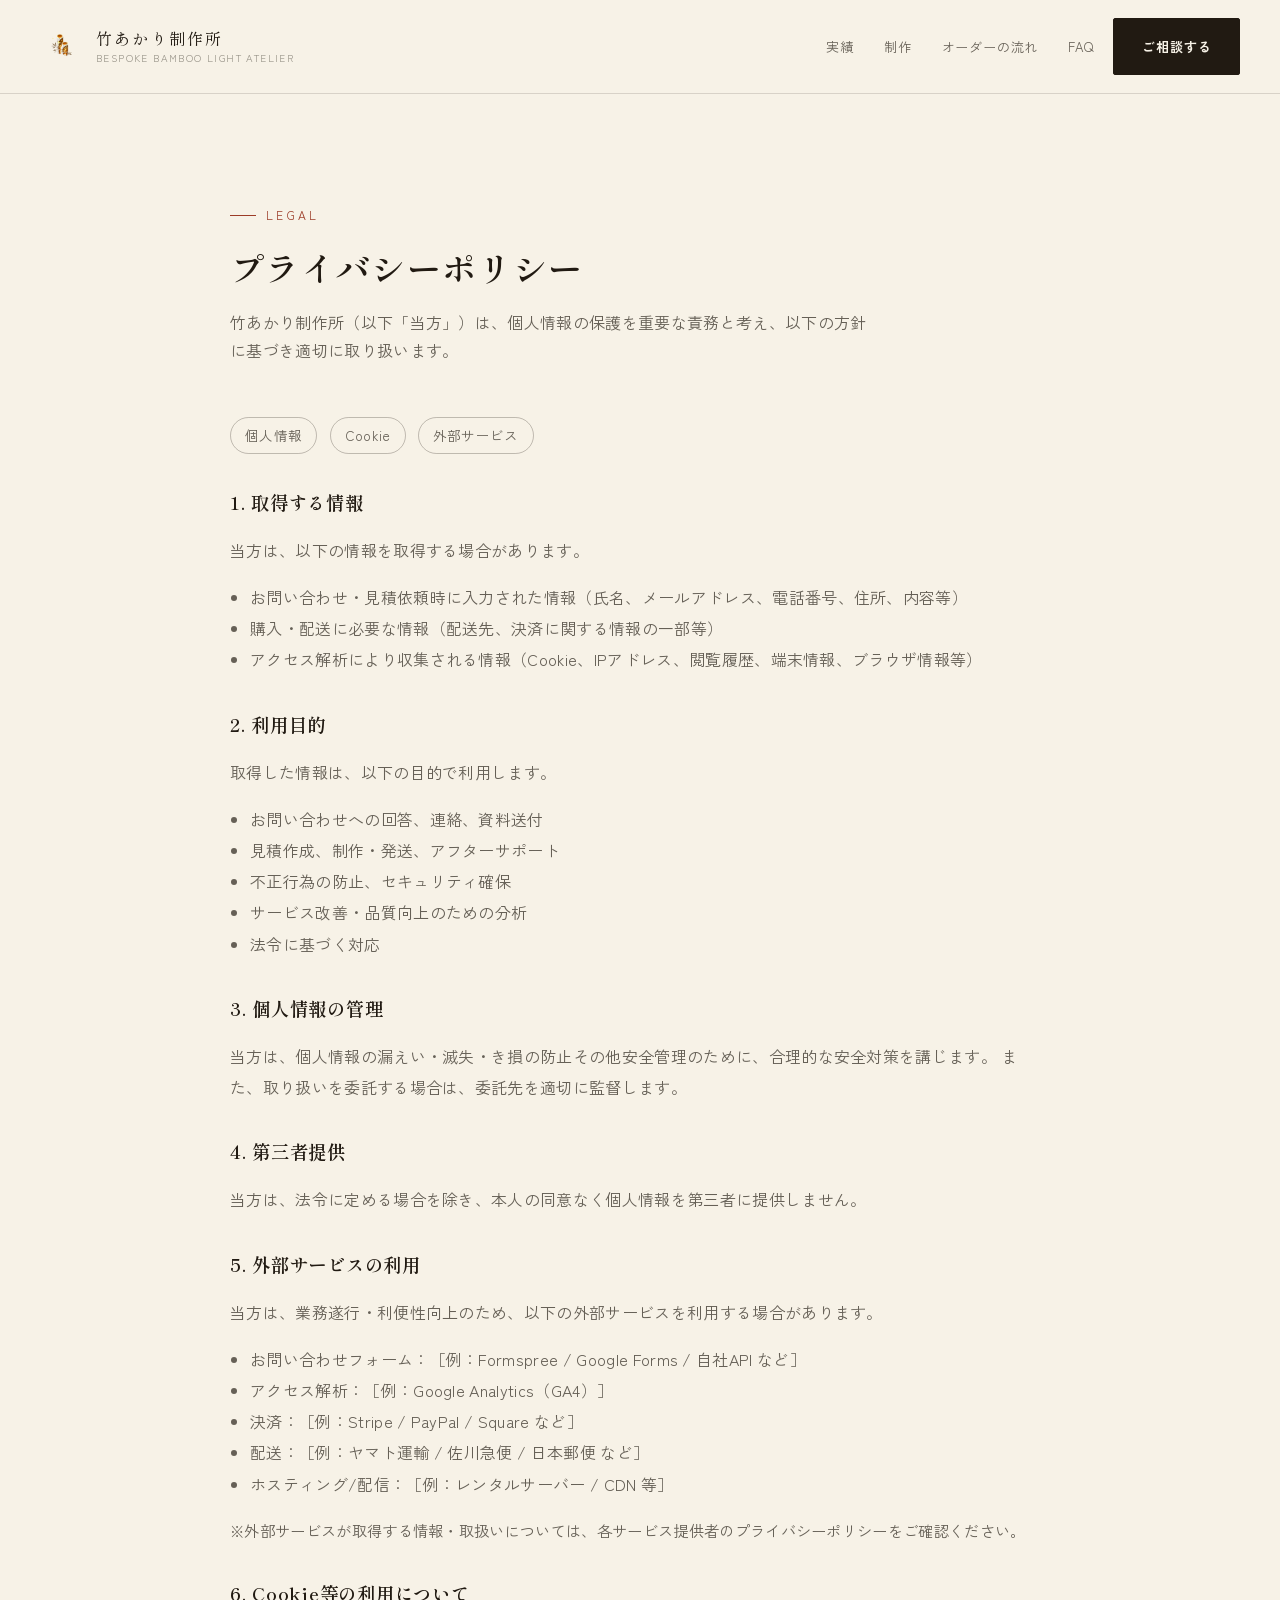
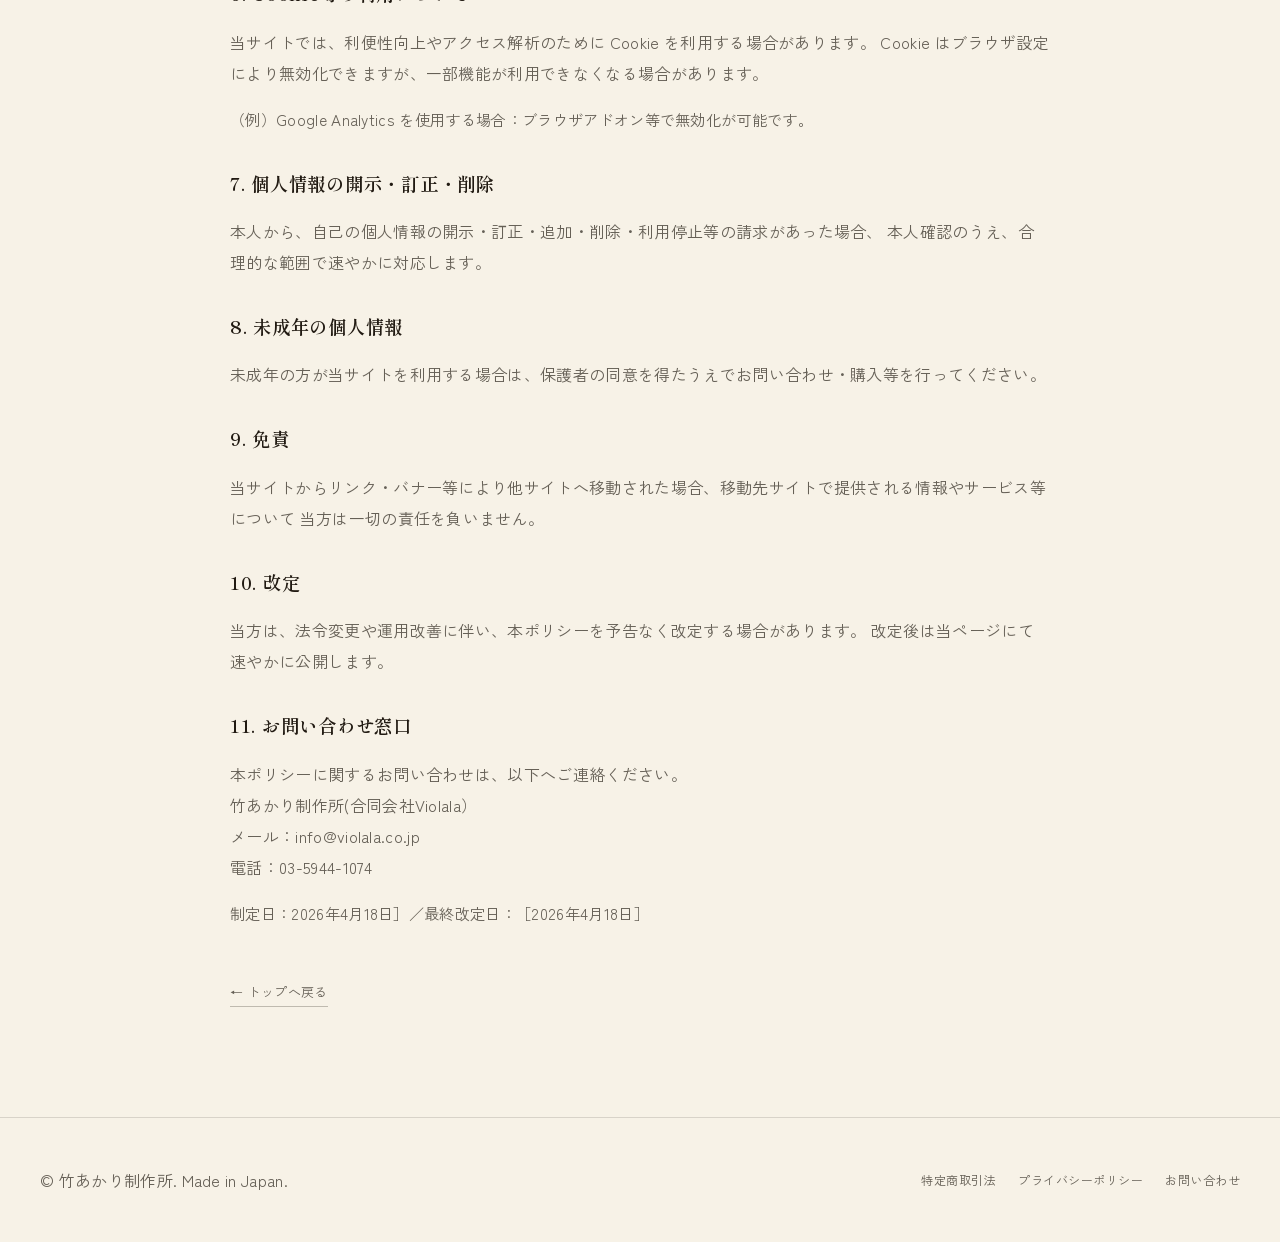
==== commit 1961a96a: "Pivot to a made-to-order-only site with a full "Washi & Shu" redesign Business change: drop the fixe" ====
--- a/privacy.html
+++ b/privacy.html
@@ -7,7 +7,7 @@
   <meta name="description" content="竹あかり制作所のプライバシーポリシー（個人情報の取得・利用目的・管理・第三者提供・Cookie等）を掲載しています。" />
 
   <!-- Favicon -->
-  <meta name="theme-color" content="#0a0908">
+  <meta name="theme-color" content="#f7f2e7">
 
   <link rel="preconnect" href="https://fonts.googleapis.com">
   <link rel="preconnect" href="https://fonts.gstatic.com" crossorigin>
@@ -32,19 +32,19 @@
         <img class="brand__logo" src="img/logo-mark.png" alt="竹あかり制作所" width="56" height="56" loading="eager" decoding="async">
         <span class="brand__text">
           <span class="brand__name">竹あかり制作所</span>
-          <span class="brand__sub">Bamboo Light Art</span>
+          <span class="brand__sub">Bespoke Bamboo Light Atelier</span>
         </span>
       </a>
 
       <nav class="nav" aria-label="Primary">
-        <a href="index.html#lineup">作品</a>
+        <a href="index.html#scenes">実績</a>
         <a href="index.html#craft">制作</a>
-        <a href="index.html#order">オーダー</a>
+        <a href="index.html#order">オーダーの流れ</a>
         <a href="index.html#faq">FAQ</a>
       </nav>
 
       <div class="header__cta">
-        <a class="btn btn--ghost" href="index.html#contact">お問い合わせ</a>
+        <a class="btn btn--solid" href="index.html#contact">ご相談する</a>
       </div>
     </div>
   </header>
--- a/styles.css
+++ b/styles.css
@@ -1,27 +1,24 @@
 /* =========================================================
    竹あかり制作所 — Design Tokens
-   "Ember & Bamboo" editorial craft aesthetic
+   "Washi & Shu" — bespoke atelier aesthetic
    ========================================================= */
 :root{
-  --ink:#0a0908;
-  --ink-2:#141210;
-  --ink-3:#1b1714;
-  --paper:#f7f3ec;
-  --text:#f5f1ea;
-  --muted:rgba(245,241,234,.68);
-  --muted-2:rgba(245,241,234,.48);
-  --line:rgba(245,241,234,.12);
-  --line-strong:rgba(245,241,234,.22);
-  --ember:#e8935a;
-  --ember-bright:#f4b483;
-  --ember-soft:rgba(232,147,90,.14);
-  --ember-line:rgba(232,147,90,.4);
-  --on-ember:#1c1108;
-  --shadow:0 24px 70px rgba(0,0,0,.45);
-  --r-sm:10px;
-  --r:18px;
+  --paper:#f7f2e7;
+  --paper-2:#efe7d4;
+  --panel:#fffdf8;
+  --ink:#211a12;
+  --ink-soft:rgba(33,26,18,.68);
+  --ink-faint:rgba(33,26,18,.46);
+  --line:rgba(33,26,18,.14);
+  --line-strong:rgba(33,26,18,.26);
+  --shu:#9c3c28;
+  --shu-soft:rgba(156,60,40,.08);
+  --shu-line:rgba(156,60,40,.4);
+  --on-ink:#f7f2e7;
+  --shadow:0 24px 60px rgba(33,26,18,.16);
+  --r-sm:2px;
   --max:1200px;
-  --measure:700px;
+  --measure:680px;
   --ease:cubic-bezier(.22,.8,.32,1);
 }
 
@@ -34,34 +31,33 @@
   margin:0;
   overflow-x:hidden;
   width:100%;
-  background:var(--ink);
-  color:var(--text);
+  background:var(--paper);
+  color:var(--ink);
   font-family:"Zen Kaku Gothic New",-apple-system,BlinkMacSystemFont,"Hiragino Kaku Gothic ProN","Yu Gothic",Meiryo,sans-serif;
   letter-spacing:.02em;
-  line-height:1.7;
+  line-height:1.8;
 }
 h1,h2,h3{
   font-family:"Shippori Mincho","Hiragino Mincho ProN","Yu Mincho",serif;
   font-weight:600;
   letter-spacing:.04em;
+  color:var(--ink);
 }
 img{ max-width:100%; display:block; height:auto; }
 a{ color:inherit; text-decoration:none; }
-:focus-visible{ outline:2px solid var(--ember); outline-offset:3px; border-radius:3px; }
+:focus-visible{ outline:2px solid var(--shu); outline-offset:3px; border-radius:2px; }
 
 .container{ width:min(var(--max), calc(100% - 48px)); margin:0 auto; }
-.muted{ color:var(--muted); }
-.note{ margin:16px 0 0; font-size:12px; color:var(--muted-2); }
+.muted{ color:var(--ink-soft); }
+.note{ margin:16px 0 0; font-size:12px; color:var(--ink-faint); }
 
 .eyebrow{
   display:flex; align-items:center; gap:10px;
-  font-size:12px; letter-spacing:.28em; color:var(--ember);
+  font-size:12px; letter-spacing:.28em; color:var(--shu);
   text-transform:uppercase;
   margin:0 0 18px;
 }
-.eyebrow::before{ content:""; width:26px; height:1px; background:var(--ember); }
-
-.rule{ border:none; border-top:1px solid var(--line); margin:0; }
+.eyebrow::before{ content:""; width:26px; height:1px; background:var(--shu); }
 
 /* =========================================================
    Buttons
@@ -69,34 +65,34 @@
 .btn{
   display:inline-flex; align-items:center; justify-content:center;
   gap:.55rem;
-  padding:.95rem 1.5rem;
+  padding:1rem 1.7rem;
   border-radius:var(--r-sm);
   border:1px solid var(--line-strong);
   background:transparent;
-  color:var(--text);
+  color:var(--ink);
   font-size:13px;
-  letter-spacing:.06em;
+  letter-spacing:.08em;
   cursor:pointer;
   transition:transform .18s var(--ease), background .18s var(--ease), border-color .18s var(--ease), color .18s var(--ease);
   white-space:nowrap;
 }
-.btn:hover{ border-color:var(--ember-line); background:var(--ember-soft); transform:translateY(-1px); }
+.btn:hover{ border-color:var(--ink); background:rgba(33,26,18,.04); }
 .btn--solid{
-  background:var(--ember);
-  color:var(--on-ember);
-  border-color:transparent;
+  background:var(--ink);
+  color:var(--on-ink);
+  border-color:var(--ink);
   font-weight:600;
 }
-.btn--solid:hover{ background:var(--ember-bright); }
+.btn--solid:hover{ background:var(--shu); border-color:var(--shu); }
 .btn--ghost{}
 .btn--text{
   border:none; padding:0; background:none;
-  font-size:13px; letter-spacing:.04em; color:var(--muted);
+  font-size:13px; letter-spacing:.05em; color:var(--ink-soft);
   border-bottom:1px solid var(--line-strong);
   border-radius:0;
-  padding-bottom:2px;
-}
-.btn--text:hover{ color:var(--ember); border-color:var(--ember); background:none; transform:none; }
+  padding-bottom:3px;
+}
+.btn--text:hover{ color:var(--shu); border-color:var(--shu); background:none; transform:none; }
 
 /* =========================================================
    Header
@@ -104,7 +100,7 @@
 .header{
   position:sticky; top:0; z-index:50;
   backdrop-filter:blur(14px);
-  background:rgba(10,9,8,.72);
+  background:rgba(247,242,231,.82);
   border-bottom:1px solid var(--line);
 }
 .header__inner{
@@ -112,7 +108,7 @@
   gap:20px; padding:18px 0; flex-wrap:wrap;
 }
 .brand{ display:flex; align-items:center; gap:14px; min-width:0; flex:1 1 auto; }
-.brand__logo{ display:block; width:44px; height:44px; object-fit:contain; }
+.brand__logo{ display:block; width:42px; height:42px; object-fit:contain; }
 .brand__text{ display:flex; flex-direction:column; line-height:1.2; min-width:0; }
 .brand__name{
   font-family:"Shippori Mincho","Hiragino Mincho ProN","Yu Mincho",serif;
@@ -120,81 +116,73 @@
   white-space:nowrap; overflow:hidden; text-overflow:ellipsis;
 }
 .brand__sub{
-  font-size:10px; color:var(--muted-2); margin-top:4px; letter-spacing:.14em; text-transform:uppercase;
+  font-size:10px; color:var(--ink-faint); margin-top:4px; letter-spacing:.14em; text-transform:uppercase;
   white-space:nowrap; overflow:hidden; text-overflow:ellipsis;
 }
 .nav{ display:flex; gap:30px; align-items:center; }
 .nav a{
   position:relative;
-  font-size:13px; color:var(--muted); letter-spacing:.06em;
+  font-size:13px; color:var(--ink-soft); letter-spacing:.06em;
   padding:4px 0;
 }
 .nav a::after{
   content:""; position:absolute; left:0; right:100%; bottom:0;
-  height:1px; background:var(--ember);
+  height:1px; background:var(--shu);
   transition:right .2s var(--ease);
 }
-.nav a:hover{ color:var(--text); }
+.nav a:hover{ color:var(--ink); }
 .nav a:hover::after{ right:0; }
 .header__cta{ display:flex; gap:12px; align-items:center; flex:0 0 auto; }
 
 /* =========================================================
-   Hero — full-bleed editorial split
+   Hero — full-bleed editorial split (dark photo on paper ground)
    ========================================================= */
 .hero{
   display:grid;
-  grid-template-columns:minmax(0,620px) 1fr;
-  min-height:640px;
+  grid-template-columns:minmax(0,600px) 1fr;
+  min-height:620px;
   position:relative;
 }
 .hero__copy{
   position:relative;
   display:flex; flex-direction:column; justify-content:center;
   padding:96px max(40px, 4vw) 96px max(5vw, 32px);
-  z-index:1;
-}
-.hero__copy::before{
-  content:"";
-  position:absolute; inset:0;
-  background-image:repeating-linear-gradient(90deg, var(--line) 0 1px, transparent 1px 64px);
-  opacity:.35;
-  mask-image:linear-gradient(180deg, transparent, rgba(0,0,0,.5) 30%, transparent 80%);
-  pointer-events:none;
 }
 .pill{
   display:inline-flex; align-items:center; width:fit-content;
-  font-size:11px; color:var(--muted); letter-spacing:.14em;
+  font-size:11px; color:var(--ink-soft); letter-spacing:.14em;
   border:1px solid var(--line-strong);
   padding:8px 16px; border-radius:999px;
   margin:0 0 26px;
   text-transform:uppercase;
 }
 .hero__title{
-  font-size:clamp(32px, 3.6vw, 46px);
-  line-height:1.5; margin:0 0 22px;
-}
+  font-size:clamp(30px, 3.4vw, 44px);
+  line-height:1.55; margin:0 0 22px;
+}
+.hero__title .accent{ color:var(--shu); }
 .hero__lead{
-  color:var(--muted); line-height:2; margin:0 0 30px; font-size:15px;
-  max-width:46ch;
-}
-.hero__actions{ display:flex; gap:16px; flex-wrap:wrap; align-items:center; }
+  color:var(--ink-soft); line-height:2.1; margin:0 0 32px; font-size:15px;
+  max-width:44ch;
+}
+.hero__actions{ display:flex; gap:20px; flex-wrap:wrap; align-items:center; }
 
 .stats{
   display:flex; gap:0; flex-wrap:wrap;
-  margin:40px 0 0; padding:22px 0 0; border-top:1px solid var(--line);
+  margin:44px 0 0; padding:24px 0 0; border-top:1px solid var(--line);
 }
 .stats__item{
-  flex:1 1 0; min-width:120px;
+  flex:1 1 0; min-width:130px;
   padding:0 20px 0 0;
   display:flex; flex-direction:column; gap:6px;
 }
-.stats dt{ color:var(--muted-2); font-size:11px; letter-spacing:.1em; margin:0; }
+.stats dt{ color:var(--ink-faint); font-size:11px; letter-spacing:.1em; margin:0; }
 .stats dd{ margin:0; font-size:14px; }
 
 .hero__media{
   position:relative;
   overflow:hidden;
-  background:var(--ink-2);
+  background:var(--ink);
   min-height:420px;
 }
 .hero__media img{
@@ -204,8 +192,8 @@
 .hero__fade{
   position:absolute; inset:0; pointer-events:none;
   background:
-    linear-gradient(90deg, rgba(10,9,8,.5), transparent 18%),
-    linear-gradient(to top, rgba(10,9,8,.55), transparent 45%);
+    linear-gradient(90deg, rgba(33,26,18,.35), transparent 20%),
+    linear-gradient(to top, rgba(33,26,18,.4), transparent 45%);
 }
 
 /* =========================================================
@@ -213,108 +201,50 @@
    ========================================================= */
 .section{ padding:110px 0; }
 .section--tight{ padding:80px 0; }
-.section--alt{ background:linear-gradient(180deg, var(--ink-2), var(--ink) 60%); }
+.section--alt{ background:var(--paper-2); }
+.section--ink{ background:var(--ink); color:var(--on-ink); }
+.section--ink .eyebrow{ color:var(--shu-line); }
+.section--ink .eyebrow::before{ background:var(--shu-line); }
+.section--ink h2, .section--ink h3{ color:var(--on-ink); }
+.section--ink .muted{ color:rgba(247,242,231,.66); }
 .section__head{ margin-bottom:52px; max-width:640px; }
 .section__head--wide{ max-width:none; display:flex; justify-content:space-between; align-items:flex-end; gap:24px; flex-wrap:wrap; }
-.h2{ margin:0; font-size:clamp(26px,3vw,34px); line-height:1.35; }
+.h2{ margin:0; font-size:clamp(26px,3vw,34px); line-height:1.4; }
 
 /* =========================================================
    Statement — centered pull quote
    ========================================================= */
 .statement{ text-align:center; padding:100px 0; }
-.statement__mark{ color:var(--ember); font-size:13px; letter-spacing:.3em; text-transform:uppercase; margin:0 0 28px; }
+.statement__mark{ color:var(--shu); font-size:13px; letter-spacing:.3em; text-transform:uppercase; margin:0 0 28px; }
 .statement__quote{
-  font-size:clamp(24px, 3.4vw, 38px);
-  line-height:1.85;
-  max-width:900px;
+  font-size:clamp(22px, 3vw, 32px);
+  line-height:2;
+  max-width:860px;
   margin:0 auto;
 }
-.statement__quote em{ font-style:normal; color:var(--ember); }
-
-/* =========================================================
-   Lineup — asymmetric editorial grid
-   ========================================================= */
-.lineup-grid{
+.statement__quote em{ font-style:normal; color:var(--shu); }
+
+/* =========================================================
+   Scenes — where we create (use-case gallery)
+   ========================================================= */
+.scene-grid{
   display:grid;
-  grid-template-columns:1.3fr 1fr;
-  grid-auto-rows:1fr;
-  gap:2px;
+  grid-template-columns:repeat(3, 1fr);
+  gap:1px;
   background:var(--line);
   border:1px solid var(--line);
 }
-.piece{
-  background:var(--ink);
+.scene{
+  background:var(--panel);
   display:flex; flex-direction:column;
 }
-.piece--featured{ grid-row:1 / 3; }
-.piece__img{ position:relative; aspect-ratio:5/4; overflow:hidden; background:var(--ink-2); }
-.piece--featured .piece__img{ aspect-ratio:4/3; flex:1; }
-.piece__img img{ width:100%; height:100%; object-fit:cover; transition:transform .5s var(--ease); }
-.piece:hover .piece__img img{ transform:scale(1.04); }
-.piece__img-label{
-  position:absolute; right:14px; bottom:14px;
-  font-size:10px; letter-spacing:.08em; color:var(--text);
-  background:rgba(10,9,8,.6);
-  border:1px solid var(--line-strong);
-  padding:6px 12px; border-radius:999px;
-  backdrop-filter:blur(4px);
-}
-.piece__body{ padding:28px 30px 32px; display:flex; flex-direction:column; flex:1; }
-.piece__top{ display:flex; justify-content:space-between; gap:14px; align-items:baseline; }
-.piece__num{ font-size:11px; letter-spacing:.12em; color:var(--muted-2); }
-.piece h3{ margin:6px 0 0; font-size:20px; letter-spacing:.06em; }
-.piece--featured h3{ font-size:26px; }
-.chip{
-  font-size:10px; letter-spacing:.06em;
-  padding:6px 12px;
-  border:1px solid var(--line-strong);
-  border-radius:999px;
-  color:var(--muted);
-  white-space:nowrap;
-}
-.piece p.desc{ margin:14px 0 0; line-height:1.9; font-size:13px; color:var(--muted); max-width:46ch; }
-.piece__meta{ display:flex; justify-content:space-between; align-items:center; margin-top:20px; gap:10px; flex-wrap:wrap; }
-.price{ color:var(--ember); font-size:16px; font-family:"Shippori Mincho",serif; }
-
-.purchase-actions{ display:flex; gap:14px; flex-wrap:wrap; align-items:center; margin-top:20px; }
-.purchase-actions.vertical{ flex-direction:column; align-items:stretch; gap:10px; }
-.purchase-note{ margin:0; font-size:12px; line-height:1.75; color:var(--muted-2); }
-
-.btn-buy, .btn-consult{
-  position:relative;
-  padding:14px 24px;
-  border-radius:var(--r-sm);
-  font-size:13px;
-  font-weight:600;
-  letter-spacing:.06em;
-  text-align:center;
-  transition:transform .18s var(--ease), box-shadow .18s var(--ease), filter .18s var(--ease), background .18s var(--ease), border-color .18s var(--ease);
-}
-.btn-buy{
-  color:var(--on-ember);
-  background:linear-gradient(135deg,var(--ember-bright),var(--ember));
-  border:none;
-  box-shadow:0 10px 26px rgba(232,147,90,.28);
-}
-.btn-buy:hover{ transform:translateY(-2px); box-shadow:0 14px 32px rgba(232,147,90,.36); filter:brightness(1.03); }
-.btn-consult{
-  color:var(--text);
-  border:1px solid var(--ember-line);
-  background:rgba(255,255,255,.02);
-}
-.btn-consult:hover{ transform:translateY(-2px); border-color:var(--ember); background:var(--ember-soft); }
-.btn-buy small, .btn-consult small{
-  display:block; font-size:10px; font-weight:500; letter-spacing:.05em; opacity:.75; margin-top:4px;
-}
-
-.cta{ margin-top:2px; border:1px solid var(--line); border-top:none; }
-.cta__box{
-  display:flex; justify-content:space-between; align-items:center;
-  gap:20px; padding:36px 32px;
-  background:linear-gradient(120deg, var(--ember-soft), transparent 60%);
-  flex-wrap:wrap;
-}
-.cta__title{ margin:0 0 8px; font-family:"Shippori Mincho",serif; font-size:19px; }
+.scene__img{ aspect-ratio:4/3; overflow:hidden; background:var(--paper-2); }
+.scene__img img{ width:100%; height:100%; object-fit:cover; transition:transform .5s var(--ease); filter:saturate(.94); }
+.scene:hover .scene__img img{ transform:scale(1.04); }
+.scene__body{ padding:24px 26px 28px; }
+.scene__num{ font-size:11px; letter-spacing:.12em; color:var(--ink-faint); }
+.scene h3{ margin:8px 0 0; font-size:17px; letter-spacing:.05em; }
+.scene p{ margin:12px 0 0; line-height:1.9; font-size:13px; color:var(--ink-soft); }
 
 /* =========================================================
    Craft — editorial narrative
@@ -334,49 +264,60 @@
 }
 .craft__lead{
   font-family:"Shippori Mincho",serif;
-  font-size:22px;
-  line-height:2;
+  font-size:21px;
+  line-height:2.1;
   margin:0 0 24px;
 }
-.craft__text{ color:var(--muted); line-height:2.1; font-size:14px; max-width:var(--measure); }
+.craft__text{ color:var(--ink-soft); line-height:2.1; font-size:14px; max-width:var(--measure); }
 .craft__text + .craft__text{ margin-top:20px; }
 .craft__aside{ border-left:1px solid var(--line); padding-left:32px; }
-.craft__aside h3{ font-size:13px; letter-spacing:.1em; color:var(--muted-2); margin:0 0 18px; text-transform:uppercase; }
-.list{ margin:0; padding:0; list-style:none; color:var(--muted); line-height:1.9; font-size:13px; display:flex; flex-direction:column; gap:16px; }
+.craft__aside h3{ font-size:13px; letter-spacing:.1em; color:var(--ink-faint); margin:0 0 18px; text-transform:uppercase; font-family:"Zen Kaku Gothic New",sans-serif; font-weight:700; }
+.list{ margin:0; padding:0; list-style:none; color:var(--ink-soft); line-height:1.9; font-size:13px; display:flex; flex-direction:column; gap:16px; }
 .list li{ padding-left:22px; position:relative; }
-.list li::before{ content:""; position:absolute; left:0; top:9px; width:10px; height:1px; background:var(--ember); }
-
-/* =========================================================
-   Order flow — vertical timeline
-   ========================================================= */
-.timeline{ list-style:none; margin:0; padding:0; max-width:760px; }
+.list li::before{ content:""; position:absolute; left:0; top:9px; width:10px; height:1px; background:var(--shu); }
+
+/* =========================================================
+   Order flow — vertical timeline (on ink section)
+   ========================================================= */
+.timeline{ list-style:none; margin:0; padding:0; max-width:780px; }
 .tl-step{
   display:grid;
-  grid-template-columns:56px 1fr;
+  grid-template-columns:60px 1fr;
   gap:24px;
   position:relative;
-  padding-bottom:48px;
+  padding-bottom:52px;
 }
 .tl-step:last-child{ padding-bottom:0; }
 .tl-step::before{
   content:"";
-  position:absolute; left:27px; top:56px; bottom:0;
-  width:1px; background:var(--line);
+  position:absolute; left:29px; top:60px; bottom:0;
+  width:1px; background:rgba(247,242,231,.16);
 }
 .tl-step:last-child::before{ display:none; }
 .tl-step__num{
-  width:56px; height:56px;
+  width:60px; height:60px;
   border-radius:50%;
-  border:1px solid var(--ember-line);
+  border:1px solid var(--shu-line);
   display:flex; align-items:center; justify-content:center;
   font-family:"Shippori Mincho",serif;
-  font-size:18px; color:var(--ember);
+  font-size:18px; color:var(--shu-line);
   flex:0 0 auto;
   background:var(--ink);
 }
-.tl-step__body{ padding-top:10px; }
-.tl-step h3{ margin:0 0 8px; font-size:17px; letter-spacing:.03em; }
-.tl-step p{ margin:0; line-height:1.9; font-size:13px; color:var(--muted); }
+.tl-step__body{ padding-top:12px; }
+.tl-step h3{ margin:0 0 10px; font-size:17px; letter-spacing:.03em; color:var(--on-ink); }
+.tl-step p{ margin:0; line-height:1.95; font-size:13px; color:rgba(247,242,231,.66); }
+
+.budget-box{
+  margin-top:70px;
+  border:1px solid rgba(247,242,231,.18);
+  padding:32px 34px;
+  display:flex; justify-content:space-between; align-items:center; gap:24px; flex-wrap:wrap;
+  max-width:780px;
+}
+.budget-box__label{ font-size:12px; letter-spacing:.1em; color:rgba(247,242,231,.5); margin:0 0 10px; }
+.budget-box__value{ font-family:"Shippori Mincho",serif; font-size:24px; color:var(--shu-line); margin:0; }
+.budget-box p.muted{ max-width:38ch; }
 
 /* =========================================================
    FAQ — minimal divided list
@@ -399,16 +340,16 @@
   content:"+";
   flex:0 0 auto;
   font-family:"Zen Kaku Gothic New",sans-serif;
-  font-size:20px; color:var(--ember);
+  font-size:20px; color:var(--shu);
   transition:transform .2s var(--ease);
 }
 .faq__item[open] summary::after{ transform:rotate(45deg); }
-.faq__item p{ margin:18px 0 0; line-height:1.95; font-size:13px; color:var(--muted); max-width:var(--measure); }
+.faq__item p{ margin:18px 0 0; line-height:2; font-size:13px; color:var(--ink-soft); max-width:var(--measure); }
 
 /* =========================================================
    Contact — closing section
    ========================================================= */
-.contact-section{ background:var(--ink-2); border-top:1px solid var(--line); }
+.contact-section{ background:var(--panel); border-top:1px solid var(--line); }
 .contact{
   display:grid;
   grid-template-columns:.85fr 1fr;
@@ -417,125 +358,70 @@
 }
 .contact__copy .h2{ margin-bottom:20px; }
 .contact__badges{ display:flex; gap:10px; flex-wrap:wrap; margin-top:24px; }
+.chip{
+  font-size:11px; letter-spacing:.05em;
+  padding:7px 14px;
+  border:1px solid var(--line-strong);
+  border-radius:999px;
+  color:var(--ink-soft);
+  white-space:nowrap;
+}
 
 .form{ padding:0; }
 .field{ display:block; margin-bottom:18px; }
-.field span{ display:block; font-size:11px; letter-spacing:.06em; color:var(--muted-2); margin:0 0 8px; }
+.field span{ display:block; font-size:11px; letter-spacing:.06em; color:var(--ink-faint); margin:0 0 8px; }
 input, select, textarea{
   width:100%;
   padding:13px 4px;
   border-radius:0;
   border:none; border-bottom:1px solid var(--line-strong);
   background:transparent;
-  color:var(--text);
+  color:var(--ink);
   font:inherit;
   outline:none;
   transition:border-color .18s var(--ease);
 }
 select{ padding-right:20px; }
-input:focus, select:focus, textarea:focus{ border-color:var(--ember); }
+input:focus, select:focus, textarea:focus{ border-color:var(--shu); }
 textarea{ resize:vertical; }
 .form .btn{ margin-top:8px; }
 
 /* =========================================================
    Footer
    ========================================================= */
-.footer{ border-top:1px solid var(--line); padding:32px 0; }
+.footer{ border-top:1px solid var(--line); padding:32px 0; background:var(--paper); }
 .footer__inner{
   display:flex; justify-content:space-between; align-items:center;
   gap:14px; flex-wrap:wrap;
 }
 .footer__links{ display:flex; gap:22px; flex-wrap:wrap; }
-.footer__links a{ color:var(--muted); font-size:12px; letter-spacing:.04em; }
-.footer__links a:hover{ color:var(--ember); }
-
-/* =========================================================
-   Lightbox / Gallery Modal
-   ========================================================= */
-.lg-modal{ position:fixed; inset:0; display:none; z-index:9999; }
-.lg-modal.is-open{ display:block; }
-.lg-backdrop{ position:absolute; inset:0; background:rgba(6,5,4,.85); backdrop-filter:blur(6px); }
-.lg-panel{
-  position:relative; min-height:0;
-  width:min(1000px, 92vw);
-  margin:6vh auto 0;
-  border:1px solid var(--line-strong);
-  background:var(--ink-2);
-  box-shadow:var(--shadow);
-  overflow:auto;
-  display:flex; flex-direction:column;
-  max-height:92vh;
-}
-.lg-top{
-  display:flex; align-items:center; justify-content:space-between;
-  gap:10px; padding:18px 22px;
-  border-bottom:1px solid var(--line);
-  position:sticky; top:0; z-index:10;
-  background:var(--ink-2);
-}
-.lg-title{ font-family:"Shippori Mincho",serif; font-size:15px; letter-spacing:.08em; color:var(--text); }
-.lg-counter{ font-size:12px; color:var(--muted-2); letter-spacing:.04em; }
-.lg-stage{ background:rgba(0,0,0,.3); flex:1 1 auto; min-height:0; display:flex; align-items:center; justify-content:center; }
-.lg-img{ width:100%; height:100%; max-height:100%; object-fit:contain; display:block; }
-.lg-controls{
-  flex:0 0 auto; display:flex; align-items:center; justify-content:space-between;
-  gap:10px; padding:16px 20px; border-top:1px solid var(--line); background:var(--ink-2);
-}
-.lg-info{
-  flex:0 0 auto; display:flex; align-items:flex-start; justify-content:space-between;
-  gap:20px; padding:20px 22px 26px; border-top:1px solid var(--line); background:var(--ink-2);
-}
-.lg-info__copy{ flex:1; min-width:0; }
-.lg-info__kicker{ font-size:11px; letter-spacing:.2em; color:var(--ember); margin-bottom:10px; }
-.lg-info__lead{ font-family:"Shippori Mincho",serif; font-size:16px; line-height:1.8; color:var(--text); margin:0 0 14px; }
-.lg-info__list{ margin:0; padding:0; list-style:none; color:var(--muted); font-size:13px; line-height:2; }
-.lg-info__list li{ padding-left:18px; position:relative; }
-.lg-info__list li::before{ content:""; position:absolute; left:0; top:11px; width:8px; height:1px; background:var(--ember); }
-.lg-info__note{ margin:14px 0 0; font-size:12px; color:var(--muted-2); }
-.lg-info__cta{ flex:0 0 auto; display:flex; align-items:center; }
-.lg-info__cta .btn{ white-space:nowrap; }
-
-.lg-nav{
-  width:44px; height:44px; border-radius:50%;
-  border:1px solid var(--line-strong); background:rgba(0,0,0,.35);
-  color:var(--text); cursor:pointer; font-size:24px; line-height:1;
-}
-.lg-nav:hover{ border-color:var(--ember-line); background:var(--ember-soft); }
-.lg-dots{ display:flex; gap:10px; align-items:center; justify-content:center; flex:1; }
-.lg-dot{ width:7px; height:7px; border-radius:50%; border:1px solid var(--ember-line); background:transparent; cursor:pointer; opacity:.7; }
-.lg-dot.is-active{ background:var(--ember); opacity:1; }
-.lg-close{
-  position:absolute; top:16px; right:16px; z-index:20;
-  width:42px; height:42px; border-radius:50%;
-  border:1px solid var(--line-strong); background:rgba(0,0,0,.4);
-  color:var(--text); cursor:pointer; font-size:22px; line-height:1;
-}
-.lg-close:hover{ border-color:var(--ember-line); background:var(--ember-soft); }
+.footer__links a{ color:var(--ink-soft); font-size:12px; letter-spacing:.04em; }
+.footer__links a:hover{ color:var(--shu); }
 
 /* =========================================================
    Legal pages (privacy / tokusho)
    ========================================================= */
 .legal-wrap{ max-width:820px; }
 .legal-card{ margin-top:24px; }
-.legal-card h2{ font-family:"Shippori Mincho",serif; font-size:1.15rem; margin:32px 0 12px; color:var(--text); }
+.legal-card h2{ font-family:"Shippori Mincho",serif; font-size:1.15rem; margin:32px 0 12px; color:var(--ink); }
 .legal-card h2:first-child{ margin-top:0; }
-.legal-card p, .legal-card li{ color:var(--muted); line-height:1.95; }
+.legal-card p, .legal-card li{ color:var(--ink-soft); line-height:1.95; }
 .legal-card ul{ padding-left:1.25rem; margin:10px 0 0; }
-.legal-meta{ margin-top:16px; color:var(--muted-2); font-size:.95em; line-height:1.9; }
-.backlink{ display:inline-flex; align-items:center; gap:8px; margin-top:36px; font-size:13px; color:var(--muted); border-bottom:1px solid var(--line-strong); padding-bottom:2px; }
-.backlink:hover{ color:var(--ember); border-color:var(--ember); }
+.legal-meta{ margin-top:16px; color:var(--ink-faint); font-size:.95em; line-height:1.9; }
+.backlink{ display:inline-flex; align-items:center; gap:8px; margin-top:36px; font-size:13px; color:var(--ink-soft); border-bottom:1px solid var(--line-strong); padding-bottom:2px; }
+.backlink:hover{ color:var(--shu); border-color:var(--shu); }
 .tag{
   display:inline-block; padding:5px 14px; margin-right:8px;
   border:1px solid var(--line-strong); border-radius:999px;
-  color:var(--muted); font-size:.85em;
-}
-code{ padding:2px 6px; border-radius:4px; background:rgba(255,255,255,.06); border:1px solid var(--line); color:var(--text); }
+  color:var(--ink-soft); font-size:.85em;
+}
+code{ padding:2px 6px; border-radius:4px; background:rgba(33,26,18,.05); border:1px solid var(--line); color:var(--ink); }
 .legal-table{ width:100%; border-collapse:collapse; margin-top:24px; }
 .legal-table th, .legal-table td{ padding:18px 0; vertical-align:top; border-bottom:1px solid var(--line); }
-.legal-table th{ width:28%; font-weight:600; color:var(--text); white-space:nowrap; padding-right:24px; font-size:13px; letter-spacing:.04em; }
-.legal-table td{ color:var(--muted); line-height:1.9; }
+.legal-table th{ width:28%; font-weight:600; color:var(--ink); white-space:nowrap; padding-right:24px; font-size:13px; letter-spacing:.04em; }
+.legal-table td{ color:var(--ink-soft); line-height:1.9; }
 .legal-table tr:last-child th, .legal-table tr:last-child td{ border-bottom:none; }
-.legal-note{ margin-top:20px; color:var(--muted-2); font-size:.95em; line-height:1.9; }
+.legal-note{ margin-top:20px; color:var(--ink-faint); font-size:.95em; line-height:1.9; }
 
 /* =========================================================
    Responsive
@@ -545,8 +431,7 @@
   .hero{ grid-template-columns:1fr; }
   .hero__media{ min-height:340px; order:-1; }
   .hero__copy{ padding:56px max(5vw,24px) 64px; }
-  .lineup-grid{ grid-template-columns:1fr; }
-  .piece--featured{ grid-row:auto; }
+  .scene-grid{ grid-template-columns:1fr 1fr; }
   .craft__body{ grid-template-columns:1fr; gap:36px; }
   .craft__aside{ border-left:none; padding-left:0; border-top:1px solid var(--line); padding-top:24px; }
   .contact{ grid-template-columns:1fr; }
@@ -555,22 +440,19 @@
   .legal-table th{ width:34%; }
 }
 @media (max-width:720px){
-  .lg-panel{ margin:4vh auto 0; }
-  .lg-info{ flex-direction:column; }
-  .lg-info__cta{ width:100%; }
-  .lg-info__cta .btn{ width:100%; justify-content:center; }
+  .scene-grid{ grid-template-columns:1fr; }
   .legal-table, .legal-table tbody, .legal-table th, .legal-table td, .legal-table tr{ display:block; }
   .legal-table th{ width:auto; border-bottom:none; padding-bottom:6px; }
   .legal-table td{ padding-top:0; }
-  .tl-step{ grid-template-columns:44px 1fr; gap:16px; }
-  .tl-step__num{ width:44px; height:44px; font-size:15px; }
-  .tl-step::before{ left:21px; top:44px; }
+  .tl-step{ grid-template-columns:48px 1fr; gap:16px; }
+  .tl-step__num{ width:48px; height:48px; font-size:15px; }
+  .tl-step::before{ left:23px; top:48px; }
+  .budget-box{ flex-direction:column; align-items:flex-start; }
 }
 @media (max-width:560px){
   .header__inner{ gap:10px; }
   .header__cta{ display:flex; }
-  .header__cta .btn{ padding:.78rem 1rem; font-size:12px; }
-  .hero__title{ font-size:28px; }
-  .cta__box{ flex-direction:column; align-items:flex-start; }
+  .header__cta .btn{ padding:.8rem 1.1rem; font-size:12px; }
+  .hero__title{ font-size:26px; }
   .hide-sm{ display:none; }
 }
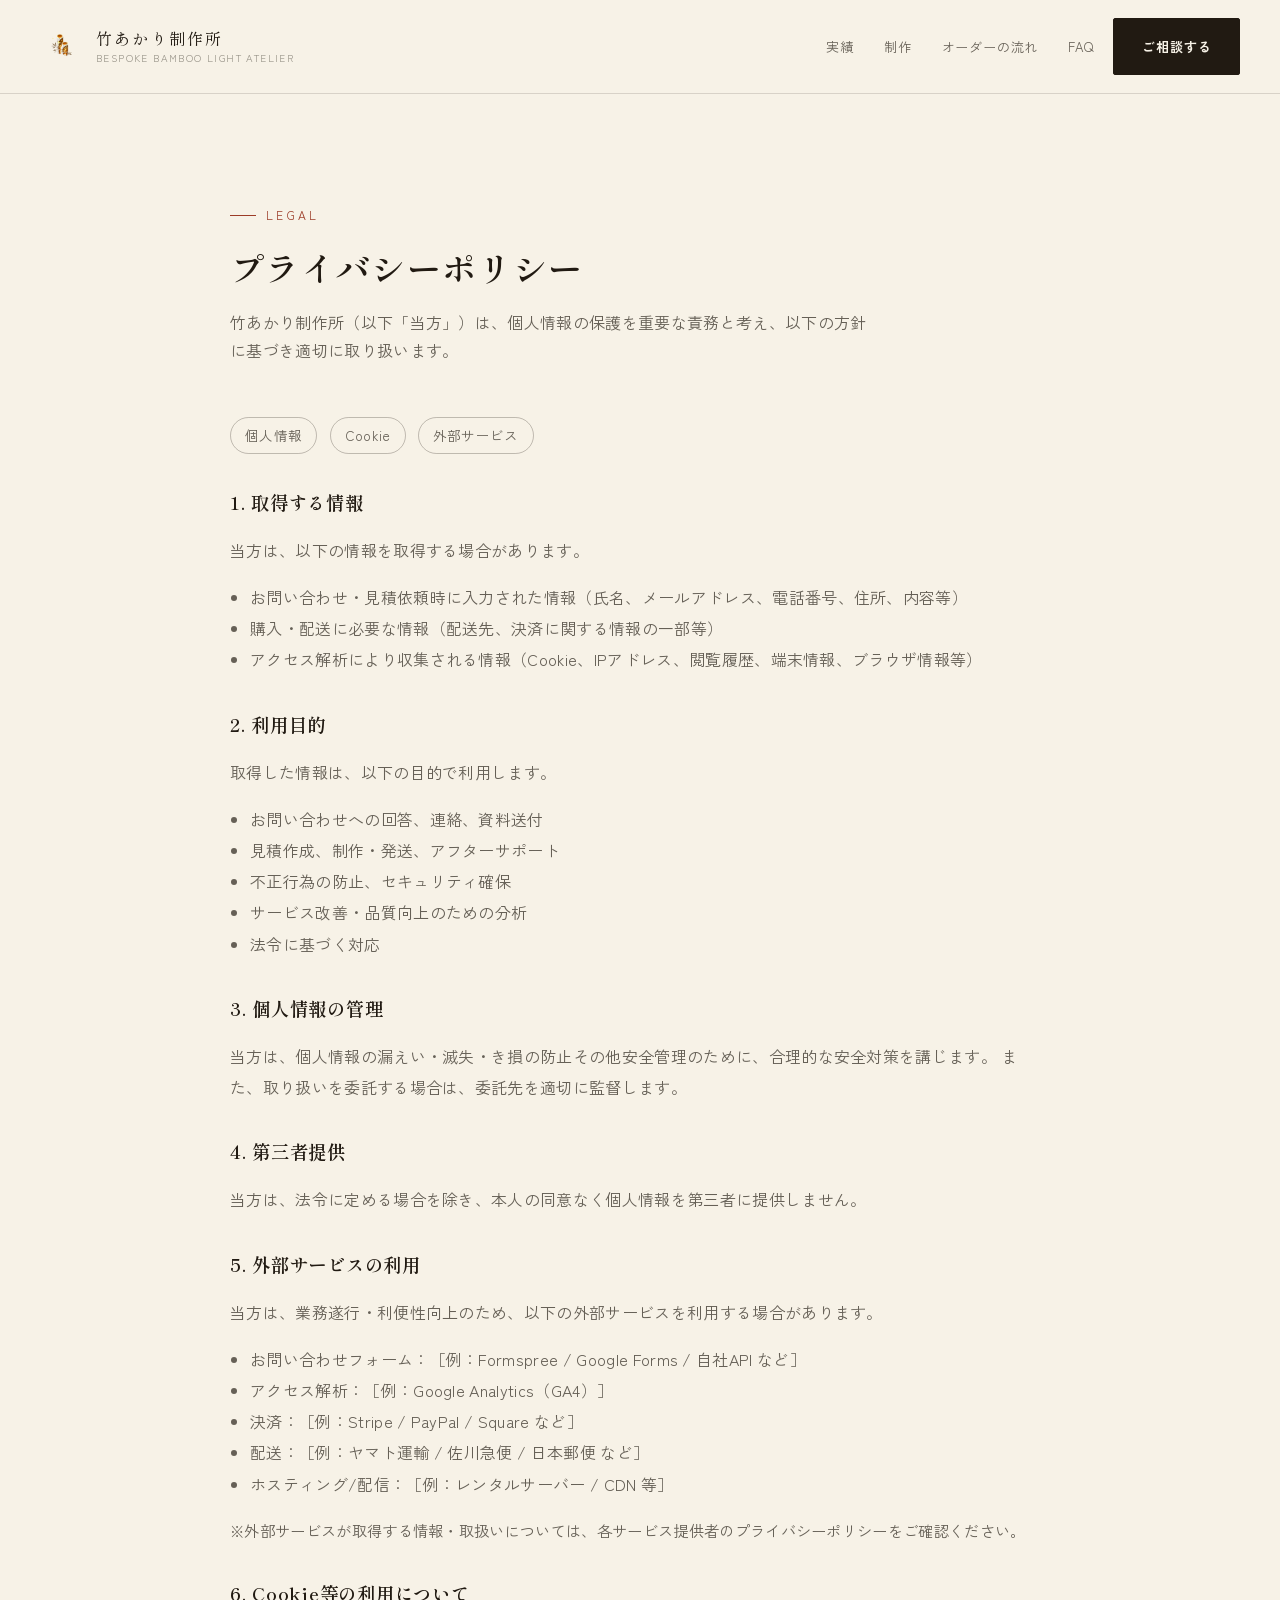
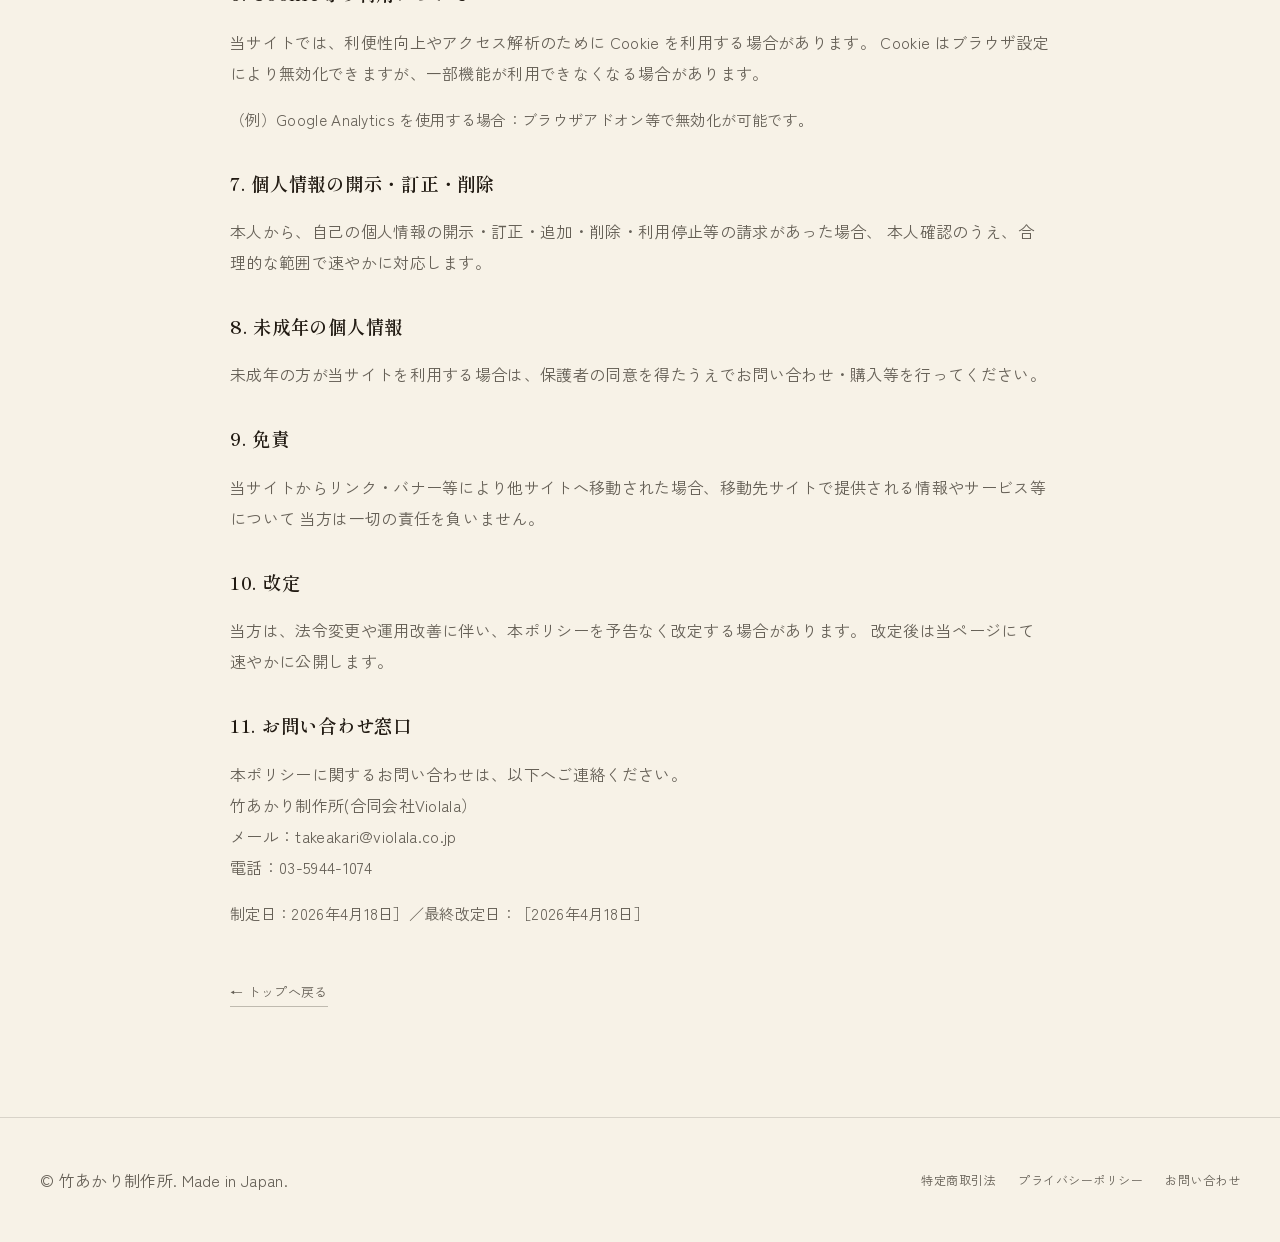
==== commit b1e23151: "メールアドレスをtakeakari@violala.co.jpに変更、Formspree連携先を更新、対応可能な空間セクションのレイアウトを修正 Co-Authored-By: Claude Sonn" ====
--- a/privacy.html
+++ b/privacy.html
@@ -143,7 +143,7 @@
           <p>
             本ポリシーに関するお問い合わせは、以下へご連絡ください。<br>
             竹あかり制作所(合同会社Violala）<br>
-            メール：info@violala.co.jp<br>
+            メール：takeakari@violala.co.jp<br>
             電話：03-5944-1074
           </p>
 
--- a/styles.css
+++ b/styles.css
@@ -210,6 +210,15 @@
 .section__head{ margin-bottom:52px; max-width:640px; }
 .section__head--wide{ max-width:none; display:flex; justify-content:space-between; align-items:flex-end; gap:24px; flex-wrap:wrap; }
 .h2{ margin:0; font-size:clamp(26px,3vw,34px); line-height:1.4; }
+.section__note{
+  margin:14px 0 0;
+  max-width:46ch;
+  font-size:13px;
+  line-height:1.7;
+  letter-spacing:.02em;
+  color:var(--ink-faint);
+}
+.section--ink .section__note{ color:rgba(247,242,231,.5); }
 
 /* =========================================================
    Statement — centered pull quote
